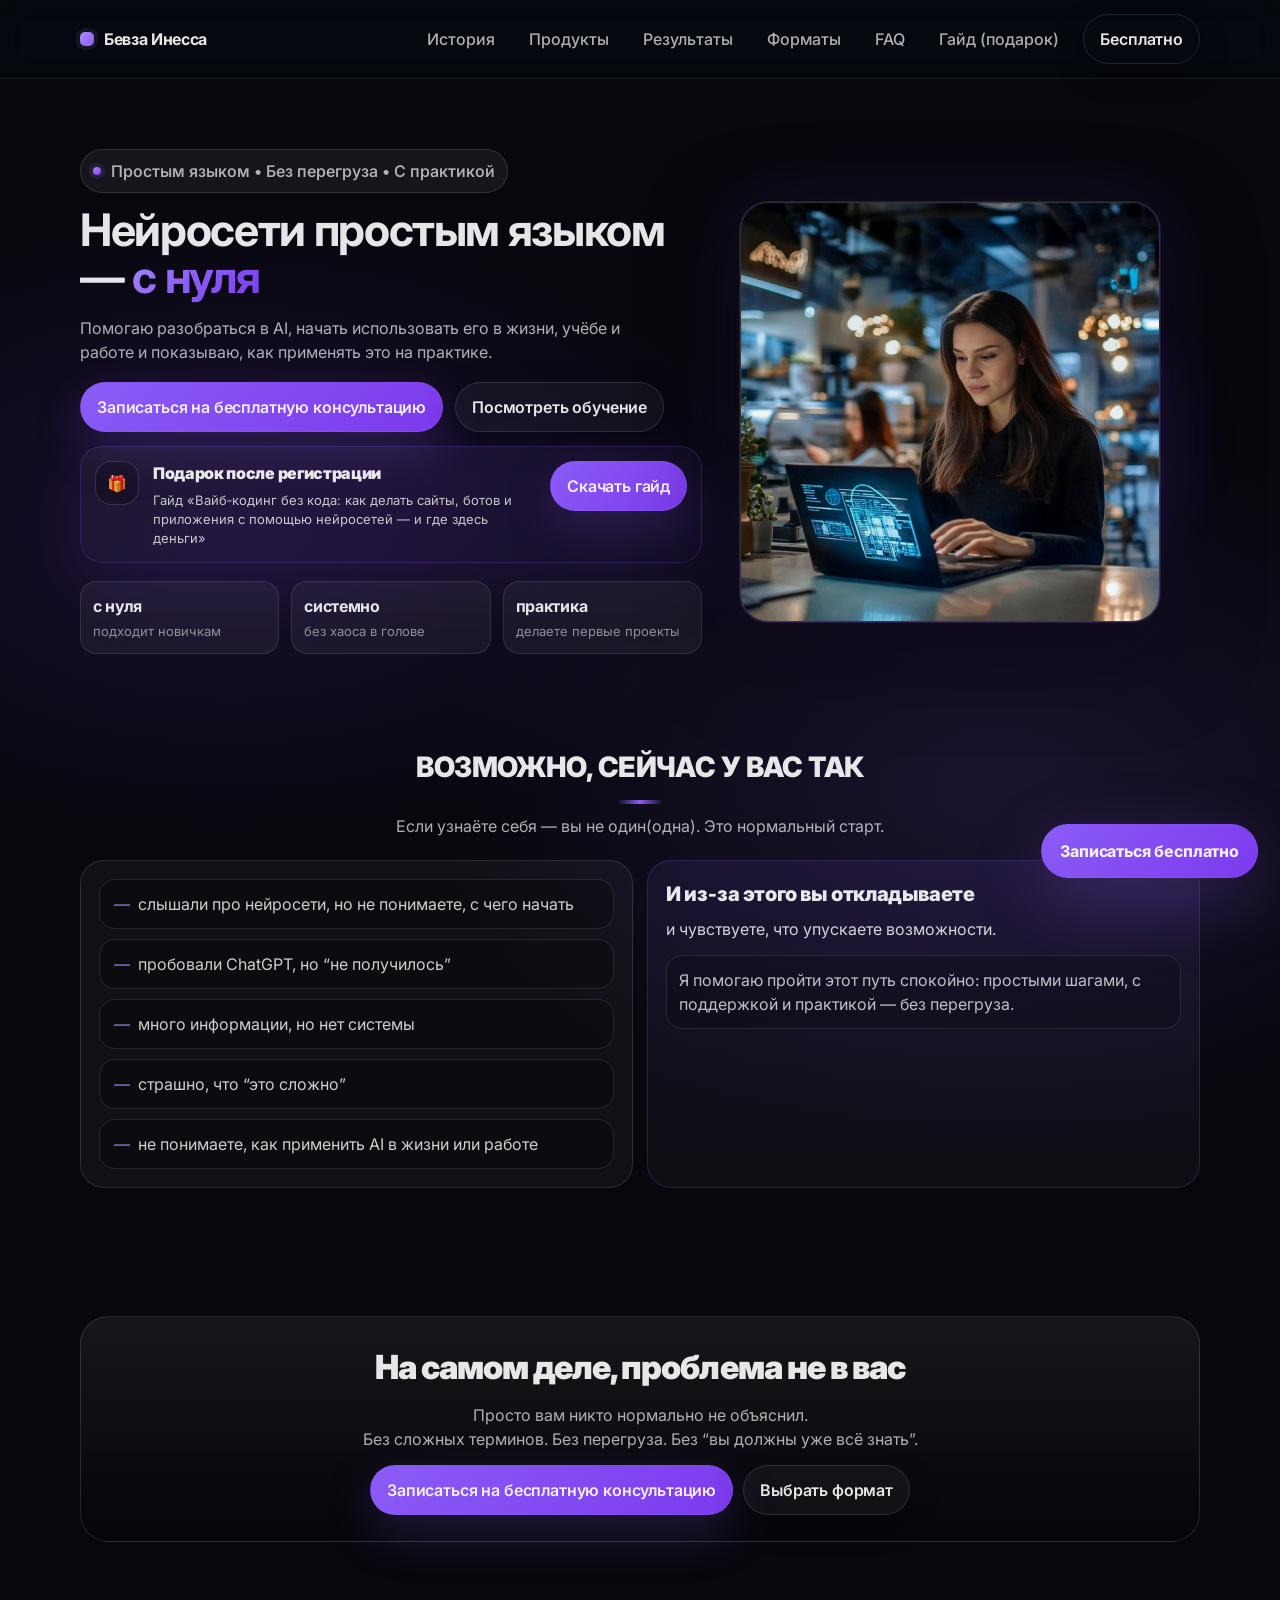
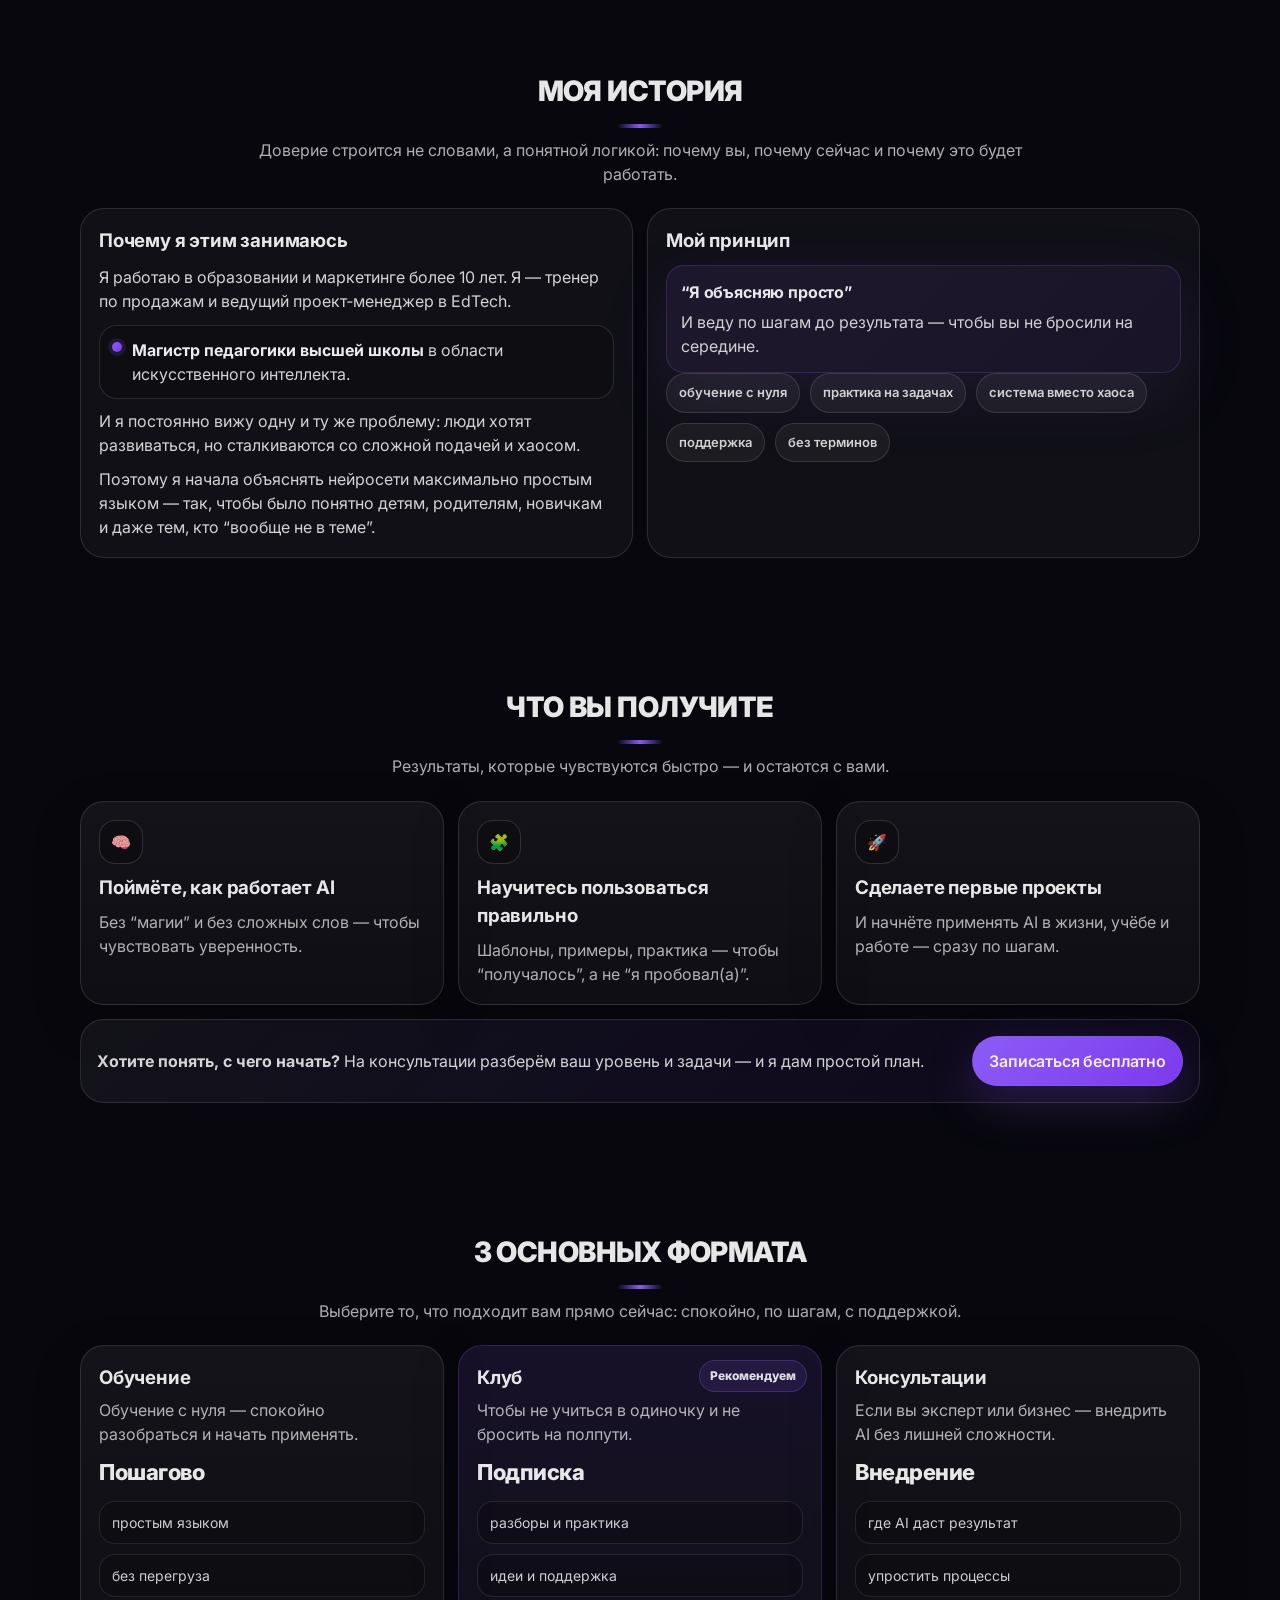
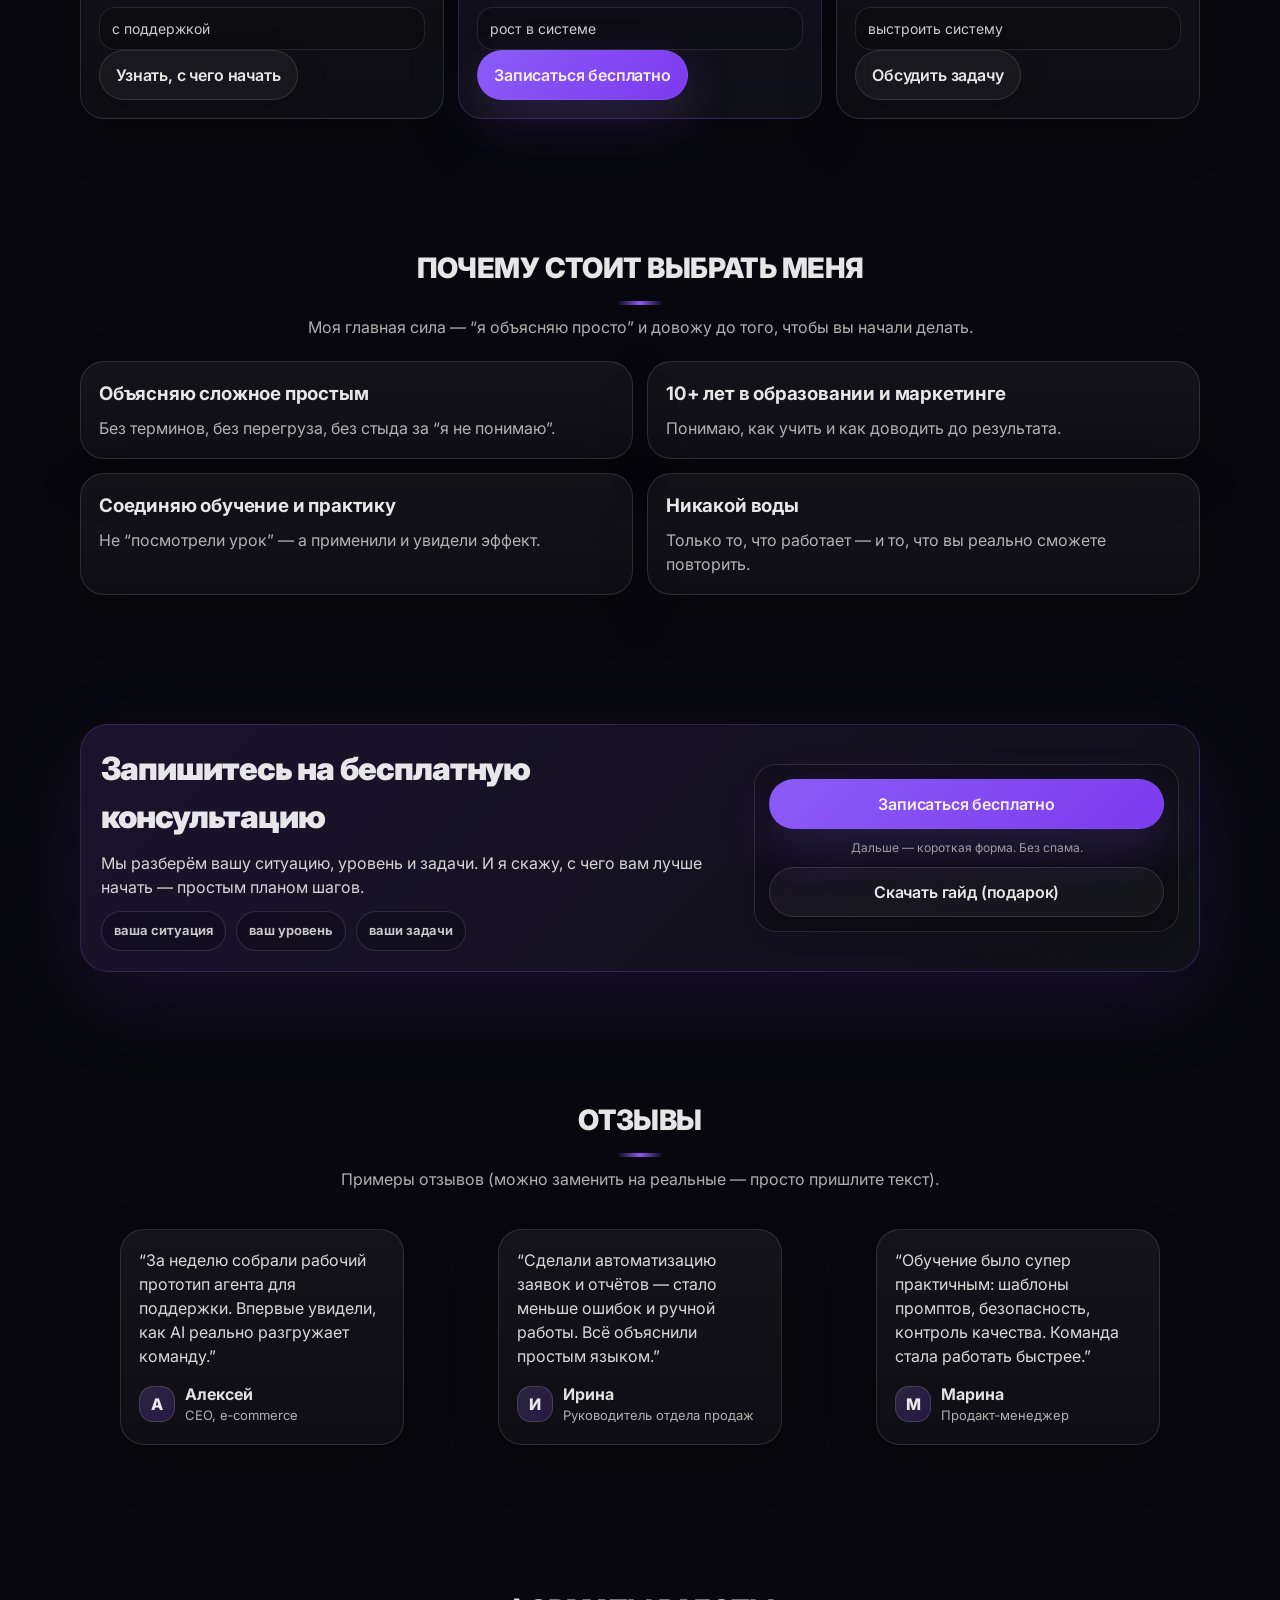
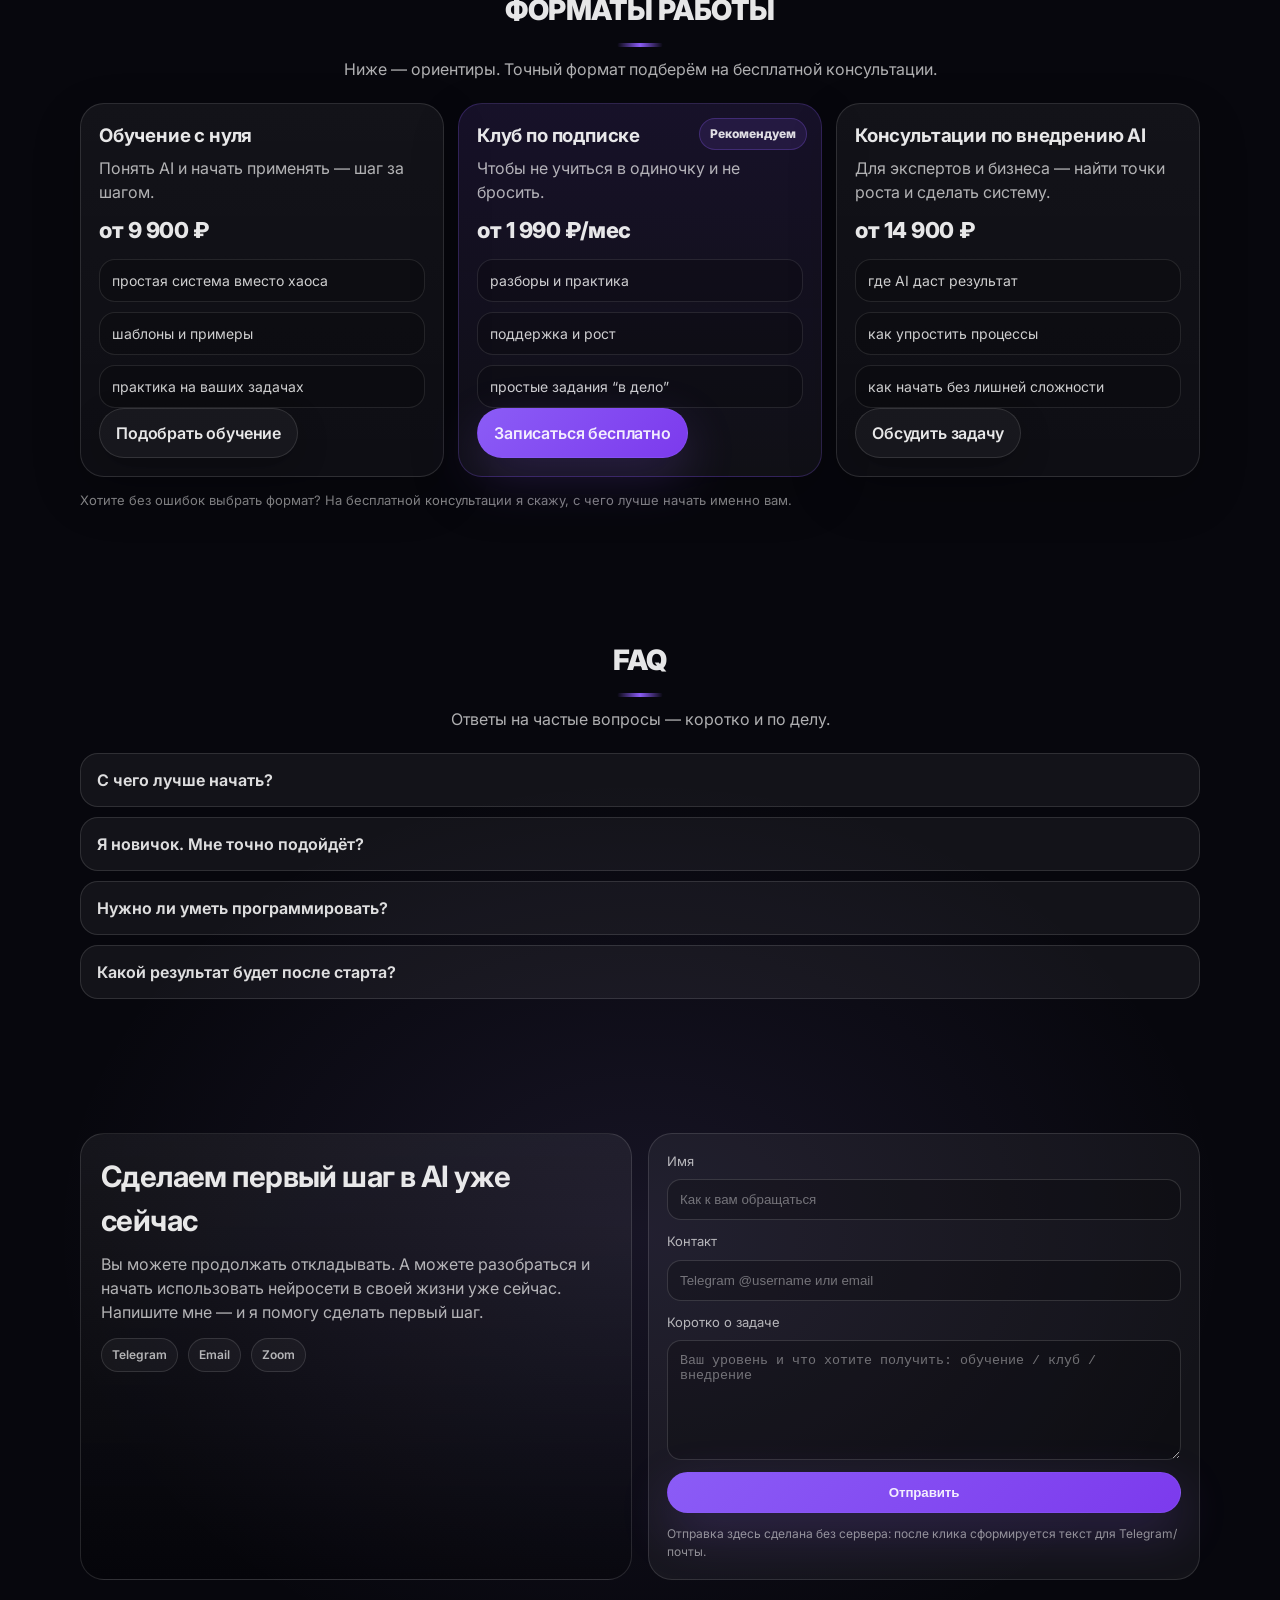
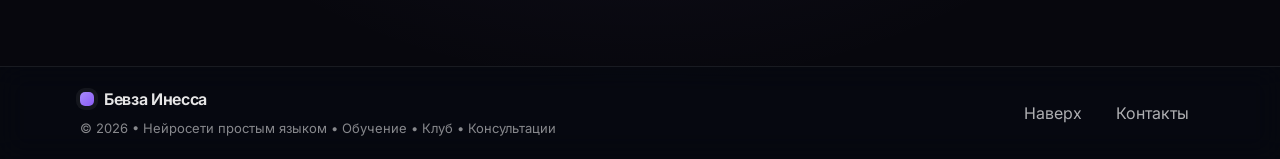
==== index.html @ bc977c1b "Add files via upload" ====
<!doctype html>
<html lang="ru">
  <head>
    <meta charset="UTF-8" />
    <meta name="viewport" content="width=device-width, initial-scale=1" />
    <meta name="description" content="Нейросети и вайбкодинг с нуля — простым языком и без перегруза. Обучение, клуб, консультации по внедрению AI." />
    <title>Нейросети и вайбкодинг с нуля — обучение, клуб, консультации</title>
    <link rel="preconnect" href="https://fonts.googleapis.com" />
    <link rel="preconnect" href="https://fonts.gstatic.com" crossorigin />
    <link href="https://fonts.googleapis.com/css2?family=Inter:wght@400;500;600;700&display=swap" rel="stylesheet" />
    <link rel="stylesheet" href="./styles.css" />
  </head>
  <body>
    <a class="skip-link" href="#main">Перейти к содержимому</a>

    <header class="header" id="top">
      <div class="container header__inner">
        <a class="brand" href="#top" aria-label="На верх страницы">
          <span class="brand__mark" aria-hidden="true"></span>
          <span class="brand__text">Бевза Инесса</span>
        </a>

        <nav class="nav" aria-label="Основная навигация">
          <button class="nav__toggle" type="button" data-nav-toggle aria-expanded="false" aria-controls="navMenu">
            <span class="sr-only">Открыть меню</span>
            <span class="nav__burger" aria-hidden="true"></span>
          </button>

          <div class="nav__menu" id="navMenu" data-nav-menu>
            <a class="nav__link" href="#story">История</a>
            <a class="nav__link" href="#products">Продукты</a>
            <a class="nav__link" href="#results">Результаты</a>
            <a class="nav__link" href="#pricing">Форматы</a>
            <a class="nav__link" href="#faq">FAQ</a>
            <a class="nav__link" href="./guide.html">Гайд (подарок)</a>
            <a class="button button--ghost" href="#free">Бесплатно</a>
          </div>
        </nav>
      </div>
    </header>

    <main id="main">
      <!-- HERO -->
      <section class="hero">
        <div class="container hero__grid">
          <div class="hero__content">
            <div class="pill">
              <span class="pill__dot" aria-hidden="true"></span>
              Простым языком • Без перегруза • С практикой
            </div>
            <h1 class="hero__title">Нейросети простым языком — <span class="text-gradient">с нуля</span></h1>
            <p class="hero__subtitle">
              Помогаю разобраться в AI, начать использовать его в жизни, учёбе и работе и показываю, как применять это на практике.
            </p>

            <div class="hero__cta">
              <a class="button button--primary" href="#free">Записаться на бесплатную консультацию</a>
              <a class="button button--soft" href="#products">Посмотреть обучение</a>
            </div>

            <div class="gift gift--hero">
              <div class="gift__icon" aria-hidden="true">🎁</div>
              <div class="gift__body">
                <div class="gift__title">Подарок после регистрации</div>
                <div class="gift__text">
                  Гайд «Вайб‑кодинг без кода: как делать сайты, ботов и приложения с помощью нейросетей — и где здесь деньги»
                </div>
              </div>
              <a class="button button--primary gift__btn" href="./guide.html">Скачать гайд</a>
            </div>

            <div class="hero__trust">
              <div class="trust">
                <div class="trust__num">с нуля</div>
                <div class="trust__text">подходит новичкам</div>
              </div>
              <div class="trust">
                <div class="trust__num">системно</div>
                <div class="trust__text">без хаоса в голове</div>
              </div>
              <div class="trust">
                <div class="trust__num">практика</div>
                <div class="trust__text">делаете первые проекты</div>
              </div>
            </div>
          </div>

          <div class="hero__visual">
            <div class="orb orb--1"></div>
            <div class="orb orb--2"></div>
            <div class="photo photo--neuro">
              <img class="photo__img" src="./assets/hero-photo.png" alt="Фото Бевзы Инессы" loading="eager" />
            </div>
          </div>
        </div>
      </section>

      <a class="float-cta" href="#free" aria-label="Записаться бесплатно">
        Записаться бесплатно
      </a>

      <!-- PAIN -->
      <section class="section" id="pain">
        <div class="container">
          <div class="section__head">
            <h2 class="section__title">Возможно, сейчас у вас так</h2>
            <p class="section__subtitle">Если узнаёте себя — вы не один(одна). Это нормальный старт.</p>
          </div>

          <div class="grid grid--2">
            <div class="panel">
              <ul class="pain">
                <li class="pain__item">слышали про нейросети, но не понимаете, с чего начать</li>
                <li class="pain__item">пробовали ChatGPT, но “не получилось”</li>
                <li class="pain__item">много информации, но нет системы</li>
                <li class="pain__item">страшно, что “это сложно”</li>
                <li class="pain__item">не понимаете, как применить AI в жизни или работе</li>
              </ul>
            </div>
            <div class="panel panel--accent">
              <div class="big">
                <div class="big__title">И из‑за этого вы откладываете</div>
                <div class="big__text">и чувствуете, что упускаете возможности.</div>
              </div>
              <div class="soft">
                Я помогаю пройти этот путь спокойно: простыми шагами, с поддержкой и практикой — без перегруза.
              </div>
            </div>
          </div>
        </div>
      </section>

      <!-- PIVOT -->
      <section class="section" id="pivot">
        <div class="container">
          <div class="center">
            <h2 class="center__title">На самом деле, проблема не в вас</h2>
            <p class="center__text">
              Просто вам никто нормально не объяснил. <br />
              Без сложных терминов. Без перегруза. Без “вы должны уже всё знать”.
            </p>
            <div class="center__cta">
              <a class="button button--primary" href="#free">Записаться на бесплатную консультацию</a>
              <a class="button button--soft" href="#products">Выбрать формат</a>
            </div>
          </div>
        </div>
      </section>

      <!-- STORY -->
      <section class="section" id="story">
        <div class="container">
          <div class="section__head">
            <h2 class="section__title">Моя история</h2>
            <p class="section__subtitle">
              Доверие строится не словами, а понятной логикой: почему вы, почему сейчас и почему это будет работать.
            </p>
          </div>

          <div class="grid grid--2">
            <div class="panel">
              <h3 class="panel__title">Почему я этим занимаюсь</h3>
              <p class="para">
                Я работаю в образовании и маркетинге более 10 лет. Я — тренер по продажам и ведущий проект‑менеджер в EdTech.
              </p>
              <div class="cred">
                <div class="cred__dot" aria-hidden="true"></div>
                <div class="cred__text"><strong>Магистр педагогики высшей школы</strong> в области искусственного интеллекта.</div>
              </div>
              <p class="para">
                И я постоянно вижу одну и ту же проблему: люди хотят развиваться, но сталкиваются со сложной подачей и хаосом.
              </p>
              <p class="para">
                Поэтому я начала объяснять нейросети максимально простым языком — так, чтобы было понятно детям, родителям,
                новичкам и даже тем, кто “вообще не в теме”.
              </p>
            </div>
            <div class="panel">
              <h3 class="panel__title">Мой принцип</h3>
              <div class="note note--strong">
                <div class="note__title">“Я объясняю просто”</div>
                <div class="note__text">И веду по шагам до результата — чтобы вы не бросили на середине.</div>
              </div>
              <div class="tags">
                <span class="tag">обучение с нуля</span>
                <span class="tag">практика на задачах</span>
                <span class="tag">система вместо хаоса</span>
                <span class="tag">поддержка</span>
                <span class="tag">без терминов</span>
              </div>
            </div>
          </div>
        </div>
      </section>

      <!-- RESULTS -->
      <section class="section" id="results">
        <div class="container">
          <div class="section__head">
            <h2 class="section__title">Что вы получите</h2>
            <p class="section__subtitle">Результаты, которые чувствуются быстро — и остаются с вами.</p>
          </div>

          <div class="grid grid--3">
            <article class="service">
              <div class="service__icon" aria-hidden="true">🧠</div>
              <h3 class="service__title">Поймёте, как работает AI</h3>
              <p class="service__text">Без “магии” и без сложных слов — чтобы чувствовать уверенность.</p>
            </article>
            <article class="service">
              <div class="service__icon" aria-hidden="true">🧩</div>
              <h3 class="service__title">Научитесь пользоваться правильно</h3>
              <p class="service__text">Шаблоны, примеры, практика — чтобы “получалось”, а не “я пробовал(а)”.</p>
            </article>
            <article class="service">
              <div class="service__icon" aria-hidden="true">🚀</div>
              <h3 class="service__title">Сделаете первые проекты</h3>
              <p class="service__text">И начнёте применять AI в жизни, учёбе и работе — сразу по шагам.</p>
            </article>
          </div>

          <div class="cta-strip">
            <div class="cta-strip__text">
              <strong>Хотите понять, с чего начать?</strong> На консультации разберём ваш уровень и задачи — и я дам простой план.
            </div>
            <a class="button button--primary" href="#free">Записаться бесплатно</a>
          </div>
        </div>
      </section>

      <!-- PRODUCTS -->
      <section class="section" id="products">
        <div class="container">
          <div class="section__head">
            <h2 class="section__title">3 основных формата</h2>
            <p class="section__subtitle">Выберите то, что подходит вам прямо сейчас: спокойно, по шагам, с поддержкой.</p>
          </div>

          <div class="grid grid--3">
            <article class="price">
              <div class="price__head">
                <h3 class="price__title">Обучение</h3>
                <p class="price__desc">Обучение с нуля — спокойно разобраться и начать применять.</p>
              </div>
              <div class="price__value">Пошагово</div>
              <ul class="list list--compact">
                <li class="list__item">простым языком</li>
                <li class="list__item">без перегруза</li>
                <li class="list__item">с поддержкой</li>
              </ul>
              <a class="button button--soft" href="#free">Узнать, с чего начать</a>
            </article>

            <article class="price price--featured">
              <div class="price__head">
                <h3 class="price__title">Клуб</h3>
                <p class="price__desc">Чтобы не учиться в одиночку и не бросить на полпути.</p>
              </div>
              <div class="price__value">Подписка</div>
              <ul class="list list--compact">
                <li class="list__item">разборы и практика</li>
                <li class="list__item">идеи и поддержка</li>
                <li class="list__item">рост в системе</li>
              </ul>
              <a class="button button--primary" href="#free">Записаться бесплатно</a>
            </article>

            <article class="price">
              <div class="price__head">
                <h3 class="price__title">Консультации</h3>
                <p class="price__desc">Если вы эксперт или бизнес — внедрить AI без лишней сложности.</p>
              </div>
              <div class="price__value">Внедрение</div>
              <ul class="list list--compact">
                <li class="list__item">где AI даст результат</li>
                <li class="list__item">упростить процессы</li>
                <li class="list__item">выстроить систему</li>
              </ul>
              <a class="button button--soft" href="#free">Обсудить задачу</a>
            </article>
          </div>
        </div>
      </section>

      <!-- BENEFITS -->
      <section class="section" id="benefits">
        <div class="container">
          <div class="section__head">
            <h2 class="section__title">Почему стоит выбрать меня</h2>
            <p class="section__subtitle">Моя главная сила — “я объясняю просто” и довожу до того, чтобы вы начали делать.</p>
          </div>

          <div class="grid grid--2">
            <div class="benefit">
              <h3 class="benefit__title">Объясняю сложное простым</h3>
              <p class="benefit__text">Без терминов, без перегруза, без стыда за “я не понимаю”.</p>
            </div>
            <div class="benefit">
              <h3 class="benefit__title">10+ лет в образовании и маркетинге</h3>
              <p class="benefit__text">Понимаю, как учить и как доводить до результата.</p>
            </div>
            <div class="benefit">
              <h3 class="benefit__title">Соединяю обучение и практику</h3>
              <p class="benefit__text">Не “посмотрели урок” — а применили и увидели эффект.</p>
            </div>
            <div class="benefit">
              <h3 class="benefit__title">Никакой воды</h3>
              <p class="benefit__text">Только то, что работает — и то, что вы реально сможете повторить.</p>
            </div>
          </div>
        </div>
      </section>

      <!-- FREE CONSULT -->
      <section class="section" id="free">
        <div class="container">
          <div class="cta-big">
            <div class="cta-big__left">
              <h2 class="cta-big__title">Запишитесь на бесплатную консультацию</h2>
              <p class="cta-big__text">
                Мы разберём вашу ситуацию, уровень и задачи. И я скажу, с чего вам лучше начать — простым планом шагов.
              </p>
              <div class="cta-big__bullets">
                <div class="cta-b">ваша ситуация</div>
                <div class="cta-b">ваш уровень</div>
                <div class="cta-b">ваши задачи</div>
              </div>
            </div>
            <div class="cta-big__right">
              <a class="button button--primary button--full" href="#contacts">Записаться бесплатно</a>
              <div class="cta-big__hint">Дальше — короткая форма. Без спама.</div>
              <a class="button button--soft button--full" href="./guide.html" style="margin-top:10px">Скачать гайд (подарок)</a>
            </div>
          </div>
        </div>
      </section>

      <!-- TESTIMONIALS -->
      <section class="section" id="testimonials">
        <div class="container">
          <div class="section__head">
            <h2 class="section__title">Отзывы</h2>
            <p class="section__subtitle">Примеры отзывов (можно заменить на реальные — просто пришлите текст).</p>
          </div>

          <div class="grid grid--3">
            <figure class="review">
              <blockquote class="review__text">
                “За неделю собрали рабочий прототип агента для поддержки. Впервые увидели, как AI реально разгружает
                команду.”
              </blockquote>
              <figcaption class="review__meta">
                <div class="avatar" aria-hidden="true">А</div>
                <div>
                  <div class="review__name">Алексей</div>
                  <div class="review__role">СЕО, e‑commerce</div>
                </div>
              </figcaption>
            </figure>

            <figure class="review">
              <blockquote class="review__text">
                “Сделали автоматизацию заявок и отчётов — стало меньше ошибок и ручной работы. Всё объяснили простым
                языком.”
              </blockquote>
              <figcaption class="review__meta">
                <div class="avatar" aria-hidden="true">И</div>
                <div>
                  <div class="review__name">Ирина</div>
                  <div class="review__role">Руководитель отдела продаж</div>
                </div>
              </figcaption>
            </figure>

            <figure class="review">
              <blockquote class="review__text">
                “Обучение было супер практичным: шаблоны промптов, безопасность, контроль качества. Команда стала
                работать быстрее.”
              </blockquote>
              <figcaption class="review__meta">
                <div class="avatar" aria-hidden="true">М</div>
                <div>
                  <div class="review__name">Марина</div>
                  <div class="review__role">Продакт‑менеджер</div>
                </div>
              </figcaption>
            </figure>
          </div>
        </div>
      </section>

      <!-- PRICING -->
      <section class="section" id="pricing">
        <div class="container">
          <div class="section__head">
            <h2 class="section__title">Форматы работы</h2>
            <p class="section__subtitle">Ниже — ориентиры. Точный формат подберём на бесплатной консультации.</p>
          </div>

          <div class="grid grid--3">
            <article class="price">
              <div class="price__head">
                <h3 class="price__title">Обучение с нуля</h3>
                <p class="price__desc">Понять AI и начать применять — шаг за шагом.</p>
              </div>
              <div class="price__value">от 9 900 ₽</div>
              <ul class="list list--compact">
                <li class="list__item">простая система вместо хаоса</li>
                <li class="list__item">шаблоны и примеры</li>
                <li class="list__item">практика на ваших задачах</li>
              </ul>
              <a class="button button--soft" href="#free">Подобрать обучение</a>
            </article>

            <article class="price price--featured">
              <div class="price__head">
                <h3 class="price__title">Клуб по подписке</h3>
                <p class="price__desc">Чтобы не учиться в одиночку и не бросить.</p>
              </div>
              <div class="price__value">от 1 990 ₽/мес</div>
              <ul class="list list--compact">
                <li class="list__item">разборы и практика</li>
                <li class="list__item">поддержка и рост</li>
                <li class="list__item">простые задания “в дело”</li>
              </ul>
              <a class="button button--primary" href="#free">Записаться бесплатно</a>
            </article>

            <article class="price">
              <div class="price__head">
                <h3 class="price__title">Консультации по внедрению AI</h3>
                <p class="price__desc">Для экспертов и бизнеса — найти точки роста и сделать систему.</p>
              </div>
              <div class="price__value">от 14 900 ₽</div>
              <ul class="list list--compact">
                <li class="list__item">где AI даст результат</li>
                <li class="list__item">как упростить процессы</li>
                <li class="list__item">как начать без лишней сложности</li>
              </ul>
              <a class="button button--soft" href="#free">Обсудить задачу</a>
            </article>
          </div>

          <p class="hint">
            Хотите без ошибок выбрать формат? На бесплатной консультации я скажу, с чего лучше начать именно вам.
          </p>
        </div>
      </section>

      <!-- FAQ -->
      <section class="section" id="faq">
        <div class="container">
          <div class="section__head">
            <h2 class="section__title">FAQ</h2>
            <p class="section__subtitle">Ответы на частые вопросы — коротко и по делу.</p>
          </div>

          <div class="faq" data-faq>
            <details class="faq__item">
              <summary class="faq__q">С чего лучше начать?</summary>
              <div class="faq__a">
                С бесплатной консультации: определим ваш уровень и цель, и я предложу самый простой первый шаг.
              </div>
            </details>
            <details class="faq__item">
              <summary class="faq__q">Я новичок. Мне точно подойдёт?</summary>
              <div class="faq__a">
                Да. Форматы построены так, чтобы “получалось”: простая подача, пошаговая практика и поддержка.
              </div>
            </details>
            <details class="faq__item">
              <summary class="faq__q">Нужно ли уметь программировать?</summary>
              <div class="faq__a">
                Нет. Мы начинаем с простых сценариев. Если вы хотите — покажу и “вайбкодинг” подход, чтобы делать проекты быстрее.
              </div>
            </details>
            <details class="faq__item">
              <summary class="faq__q">Какой результат будет после старта?</summary>
              <div class="faq__a">
                Вы перестанете “тыкаться”, появится система и первые рабочие сценарии, которые вы сможете повторить и развивать.
              </div>
            </details>
          </div>
        </div>
      </section>

      <!-- CONTACTS -->
      <section class="section section--contacts" id="contacts">
        <div class="container">
          <div class="contact">
            <div class="contact__left">
              <h2 class="contact__title">Сделаем первый шаг в AI уже сейчас</h2>
              <p class="contact__subtitle">
                Вы можете продолжать откладывать. А можете разобраться и начать использовать нейросети в своей жизни уже сейчас.
                Напишите мне — и я помогу сделать первый шаг.
              </p>
              <div class="contact__chips" aria-label="Каналы связи">
                <span class="chip chip--muted">Telegram</span>
                <span class="chip chip--muted">Email</span>
                <span class="chip chip--muted">Zoom</span>
              </div>
            </div>

            <form class="form" data-contact-form>
              <label class="field">
                <span class="field__label">Имя</span>
                <input class="field__input" name="name" autocomplete="name" placeholder="Как к вам обращаться" required />
              </label>
              <label class="field">
                <span class="field__label">Контакт</span>
                <input class="field__input" name="contact" placeholder="Telegram @username или email" required />
              </label>
              <label class="field">
                <span class="field__label">Коротко о задаче</span>
                <textarea class="field__input field__input--area" name="message" rows="4" placeholder="Ваш уровень и что хотите получить: обучение / клуб / внедрение" required></textarea>
              </label>
              <button class="button button--primary button--full" type="submit">Отправить</button>
              <p class="form__hint">
                Отправка здесь сделана без сервера: после клика сформируется текст для Telegram/почты.
              </p>
              <div class="form__out" data-form-out hidden></div>
            </form>
          </div>
        </div>
      </section>
    </main>

    <footer class="footer">
      <div class="container footer__inner">
        <div class="footer__left">
          <div class="brand brand--small">
            <span class="brand__mark" aria-hidden="true"></span>
            <span class="brand__text">Бевза Инесса</span>
          </div>
          <div class="footer__meta">© <span data-year></span> • Нейросети простым языком • Обучение • Клуб • Консультации</div>
        </div>
        <div class="footer__right">
          <a class="footer__link" href="#top">Наверх</a>
          <a class="footer__link" href="#contacts">Контакты</a>
        </div>
      </div>
    </footer>

    <script src="./script.js" defer></script>
  </body>
</html>
---- styles.css ----
:root{
  --bg:#07070D;
  --panel:rgba(255,255,255,.06);
  --panel2:rgba(255,255,255,.08);
  --stroke:rgba(255,255,255,.12);
  --text:rgba(255,255,255,.90);
  --muted:rgba(255,255,255,.68);
  --muted2:rgba(255,255,255,.52);
  --brand1:#A78BFA;
  --brand2:#8B5CF6;
  --brand3:#7C3AED;
  --accent:#8B5CF6;
  --shadow:0 20px 60px rgba(0,0,0,.45);
  --radius:18px;
  --radius2:24px;
  --max:1120px;
}

*{box-sizing:border-box}
html{scroll-behavior:smooth}
body{
  margin:0;
  font-family:Inter,system-ui,-apple-system,Segoe UI,Roboto,Arial,sans-serif;
  background:
    radial-gradient(900px 520px at 18% 8%, rgba(124,58,237,.16), transparent 62%),
    radial-gradient(920px 580px at 78% 12%, rgba(139,92,246,.14), transparent 62%),
    radial-gradient(980px 760px at 50% 92%, rgba(167,139,250,.10), transparent 60%),
    var(--bg);
  color:var(--text);
  line-height:1.5;
}

a{color:inherit; text-decoration:none}
img{max-width:100%; display:block}

.container{
  width:min(var(--max), calc(100% - 40px));
  margin:0 auto;
}

.sr-only{
  position:absolute;
  width:1px;height:1px;
  padding:0;margin:-1px;
  overflow:hidden;clip:rect(0,0,0,0);
  border:0;
}

.skip-link{
  position:absolute;
  top:8px;left:8px;
  padding:10px 12px;
  border-radius:12px;
  background:rgba(255,255,255,.12);
  border:1px solid rgba(255,255,255,.18);
  transform:translateY(-150%);
  transition:transform .2s ease;
  z-index:9999;
}
.skip-link:focus{transform:translateY(0)}

/* Header */
.header{
  position:sticky;
  top:0;
  z-index:50;
  backdrop-filter:saturate(160%) blur(14px);
  background:rgba(7,10,18,.55);
  border-bottom:1px solid rgba(255,255,255,.08);
}
.header__inner{
  display:flex;
  align-items:center;
  justify-content:space-between;
  padding:14px 0;
}

.brand{
  display:flex;
  align-items:center;
  gap:10px;
  user-select:none;
}
.brand__mark{
  width:14px;height:14px;
  border-radius:5px;
  background:linear-gradient(135deg,var(--brand1),var(--brand2));
  box-shadow:0 0 0 4px rgba(255,255,255,.06);
}
.brand__text{
  font-weight:700;
  letter-spacing:-.02em;
}
.brand--small .brand__text{font-weight:650}

.nav{display:flex; align-items:center}
.nav__toggle{
  display:none;
  border:1px solid rgba(255,255,255,.14);
  background:rgba(255,255,255,.06);
  color:var(--text);
  border-radius:14px;
  width:44px;height:44px;
  cursor:pointer;
}
.nav__burger{
  display:block;
  width:18px;height:2px;
  background:rgba(255,255,255,.86);
  margin:0 auto;
  position:relative;
  border-radius:2px;
}
.nav__burger:before,
.nav__burger:after{
  content:"";
  position:absolute;
  left:0;
  width:18px;height:2px;
  background:rgba(255,255,255,.86);
  border-radius:2px;
}
.nav__burger:before{top:-6px}
.nav__burger:after{top:6px}

.nav__menu{
  display:flex;
  align-items:center;
  gap:14px;
}
.nav__link{
  font-weight:500;
  color:var(--muted);
  padding:10px 10px;
  border-radius:12px;
  transition:background .2s ease, color .2s ease;
}
.nav__link:hover{
  color:var(--text);
  background:rgba(255,255,255,.06);
}

/* Buttons */
.button{
  display:inline-flex;
  align-items:center;
  justify-content:center;
  gap:10px;
  padding:12px 16px;
  border-radius:999px;
  border:1px solid rgba(255,255,255,.12);
  background:rgba(255,255,255,.06);
  color:var(--text);
  font-weight:600;
  letter-spacing:-.01em;
  box-shadow:0 10px 30px rgba(0,0,0,.25);
  transition:transform .15s ease, background .2s ease, border-color .2s ease;
}
.button:hover{transform:translateY(-1px); background:rgba(255,255,255,.08); border-color:rgba(255,255,255,.18)}
.button:active{transform:translateY(0)}
.button--primary{
  background:linear-gradient(135deg, rgba(139,92,246,1), rgba(124,58,237,1));
  border-color:rgba(139,92,246,.35);
  box-shadow: 0 18px 50px rgba(139,92,246,.22);
}
.button--soft{
  background:rgba(255,255,255,.04);
}
.button--ghost{
  background:transparent;
}
.button--full{width:100%}

/* Hero */
.hero{
  padding:70px 0 28px;
  position:relative;
}
.hero__grid{
  display:grid;
  grid-template-columns: 1.15fr .85fr;
  gap:38px;
  align-items:center;
}
.pill{
  display:inline-flex;
  align-items:center;
  gap:10px;
  padding:9px 12px;
  border-radius:999px;
  border:1px solid rgba(255,255,255,.12);
  background:rgba(255,255,255,.06);
  color:var(--muted);
  font-weight:550;
}
.pill__dot{
  width:8px;height:8px;
  border-radius:99px;
  background:linear-gradient(135deg,var(--brand1),var(--brand3));
  box-shadow:0 0 0 4px rgba(139,92,246,.14);
}
.hero__title{
  margin:14px 0 0;
  font-size: clamp(34px, 3.5vw, 52px);
  line-height:1.06;
  letter-spacing:-.03em;
}
.text-gradient{
  background:linear-gradient(135deg, var(--brand1), var(--brand2), var(--brand3));
  -webkit-background-clip:text;
  background-clip:text;
  color:transparent;
}
.hero__subtitle{
  margin:14px 0 0;
  color:var(--muted);
  font-size: clamp(16px, 1.2vw, 18px);
  max-width:58ch;
}
.hero__cta{
  margin-top:18px;
  display:flex;
  gap:12px;
  flex-wrap:wrap;
}
.hero__trust{
  margin-top:18px;
  display:grid;
  grid-template-columns: repeat(3, 1fr);
  gap:12px;
}
.trust{
  border:1px solid rgba(255,255,255,.10);
  background:rgba(255,255,255,.05);
  border-radius:16px;
  padding:12px;
}
.trust__num{
  font-weight:700;
  letter-spacing:-.02em;
}
.trust__text{
  color:var(--muted2);
  font-size:13px;
  margin-top:4px;
}

.hero__visual{
  position:relative;
  min-height:420px;
}

/* Photo neuro-visual */
.photo{
  position:absolute;
  left:0;
  top:10px;
  width:min(420px, 100%);
  height:420px;
  border-radius:28px;
  border:1px solid rgba(255,255,255,.14);
  overflow:hidden;
  box-shadow:var(--shadow);
  background:rgba(255,255,255,.04);
}
.photo__img{
  width:100%;
  height:100%;
  object-fit:cover;
  transform:scale(1.02);
  filter: contrast(1.08) saturate(1.06) brightness(.96);
}
.photo--neuro:before{
  content:"";
  position:absolute;
  inset:0;
  background:
    radial-gradient(900px 420px at 40% 10%, rgba(139,92,246,.28), transparent 55%),
    radial-gradient(700px 360px at 70% 90%, rgba(167,139,250,.18), transparent 55%),
    linear-gradient(180deg, rgba(0,0,0,.18), rgba(0,0,0,.42));
  mix-blend-mode:screen;
  opacity:.85;
  pointer-events:none;
}
.photo--neuro:after{
  content:"";
  position:absolute;
  inset:-40%;
  background:
    repeating-linear-gradient(90deg, rgba(255,255,255,.06) 0 1px, transparent 1px 18px),
    repeating-linear-gradient(0deg, rgba(255,255,255,.04) 0 1px, transparent 1px 16px);
  transform:rotate(8deg);
  opacity:.18;
  pointer-events:none;
}
.photo--neuro{
  outline:1px solid rgba(139,92,246,.18);
  box-shadow:
    0 28px 90px rgba(0,0,0,.55),
    0 0 0 1px rgba(139,92,246,.14) inset,
    0 0 80px rgba(139,92,246,.16);
}
.photo__hud{
  position:absolute;
  left:12px;
  right:12px;
  bottom:12px;
  display:flex;
  justify-content:space-between;
  gap:10px;
  pointer-events:none;
}
.photo__chip{
  padding:8px 10px;
  border-radius:999px;
  border:1px solid rgba(255,255,255,.16);
  background:rgba(7,7,13,.55);
  backdrop-filter: blur(12px) saturate(160%);
  color:rgba(255,255,255,.86);
  font-weight:750;
  font-size:12px;
  letter-spacing:-.01em;
  text-transform:uppercase;
}
.orb{
  position:absolute;
  border-radius:999px;
  filter:blur(26px);
  opacity:.55;
}
.orb--1{
  width:220px;height:220px;
  left:12%;
  top:10%;
  background:rgba(167,139,250,.18);
}
.orb--2{
  width:260px;height:260px;
  right:2%;
  bottom:10%;
  background:rgba(124,58,237,.20);
}
.card{
  position:absolute;
  right:0;
  top:36px;
  width:min(420px, 100%);
  border-radius:24px;
  border:1px solid rgba(255,255,255,.14);
  box-shadow:var(--shadow);
}
.card--glass{
  background:linear-gradient(180deg, rgba(255,255,255,.10), rgba(255,255,255,.05));
  backdrop-filter: blur(18px) saturate(160%);
}
.card__top{
  display:flex;
  align-items:center;
  justify-content:space-between;
  padding:16px 16px 10px;
}
.card__badge{
  font-size:12px;
  font-weight:700;
  padding:6px 10px;
  border-radius:999px;
  border:1px solid rgba(139,92,246,.28);
  background:rgba(139,92,246,.12);
}
.card__title{
  font-weight:650;
  color:rgba(255,255,255,.86);
}
.card__lines{
  padding:0 16px 14px;
  display:grid;
  gap:8px;
}
.line{
  font-family: ui-monospace, SFMono-Regular, Menlo, Monaco, Consolas, "Liberation Mono","Courier New", monospace;
  font-size:13px;
  padding:10px 12px;
  border-radius:14px;
  background:rgba(0,0,0,.25);
  border:1px solid rgba(255,255,255,.10);
  color:rgba(255,255,255,.78);
}
.line .k{color:rgba(167,139,250,.95)}
.line .v{color:rgba(255,255,255,.82)}
.line .ok{color:rgba(167,139,250,.92); font-weight:800}
.card__footer{
  padding:0 16px 16px;
  display:flex;
  gap:8px;
  flex-wrap:wrap;
}
.chip{
  display:inline-flex;
  align-items:center;
  padding:7px 10px;
  border-radius:999px;
  border:1px solid rgba(255,255,255,.12);
  background:rgba(255,255,255,.06);
  color:rgba(255,255,255,.78);
  font-weight:600;
  font-size:12px;
}
.chip--muted{background:rgba(255,255,255,.04); color:var(--muted)}

/* Floating CTA */
.float-cta{
  position:fixed;
  right:22px;
  bottom:22px;
  z-index:60;
  padding:14px 18px;
  border-radius:999px;
  background:linear-gradient(135deg, rgba(139,92,246,1), rgba(124,58,237,1));
  border:1px solid rgba(139,92,246,.35);
  color:rgba(255,255,255,.92);
  font-weight:750;
  letter-spacing:-.01em;
  box-shadow: 0 22px 70px rgba(139,92,246,.28);
  transition: transform .15s ease, filter .2s ease;
}
.float-cta:hover{transform:translateY(-1px); filter:brightness(1.04)}
.float-cta:active{transform:translateY(0)}

/* Sections */
.section{
  padding:64px 0;
}
.section__head{
  display:grid;
  grid-template-columns: 1fr;
  gap:10px;
  margin-bottom:22px;
  text-align:center;
}
.section__title{
  margin:0;
  letter-spacing:-.02em;
  font-size: clamp(24px, 2.2vw, 32px);
  text-transform:uppercase;
  font-weight:850;
}
.section__title:after{
  content:"";
  display:block;
  width:46px;
  height:4px;
  border-radius:999px;
  margin:12px auto 0;
  background:linear-gradient(90deg, rgba(139,92,246,0), rgba(139,92,246,1), rgba(139,92,246,0));
}
.section__subtitle{
  margin:0;
  color:var(--muted);
  max-width:78ch;
  margin-left:auto;
  margin-right:auto;
}

.grid{
  display:grid;
  gap:14px;
}
.grid--2{grid-template-columns:repeat(2,1fr)}
.grid--3{grid-template-columns:repeat(3,1fr)}

.panel{
  border-radius:var(--radius2);
  border:1px solid rgba(255,255,255,.12);
  background:rgba(255,255,255,.04);
  padding:18px;
}
.panel__title{margin:0 0 10px; letter-spacing:-.01em}
.panel--accent{
  border-color:rgba(139,92,246,.22);
  background:linear-gradient(180deg, rgba(139,92,246,.10), rgba(255,255,255,.03));
}

.para{margin:0 0 10px; color:rgba(255,255,255,.82)}
.para:last-child{margin-bottom:0}

.list{
  list-style:none;
  padding:0;
  margin:0;
  display:grid;
  gap:10px;
}
.list__item{
  padding:12px 12px;
  border-radius:16px;
  border:1px solid rgba(255,255,255,.10);
  background:rgba(0,0,0,.20);
  color:rgba(255,255,255,.80);
}
.list__item strong{color:rgba(255,255,255,.92)}
.list--compact .list__item{padding:10px 12px; font-size:14px}

.tags{
  display:flex;
  flex-wrap:wrap;
  gap:10px;
}
.tag{
  padding:9px 12px;
  border-radius:999px;
  border:1px solid rgba(255,255,255,.12);
  background:rgba(255,255,255,.05);
  color:rgba(255,255,255,.80);
  font-weight:600;
  font-size:13px;
}
.note{
  margin-top:14px;
  border-radius:18px;
  border:1px solid rgba(139,92,246,.18);
  background:linear-gradient(135deg, rgba(139,92,246,.10), rgba(124,58,237,.08));
  padding:14px;
}
.note__title{font-weight:700; letter-spacing:-.01em}
.note__text{margin-top:6px; color:rgba(255,255,255,.80)}
.note--strong{
  margin-top:0;
  border-color:rgba(139,92,246,.24);
  box-shadow:0 22px 70px rgba(139,92,246,.10);
}

.service, .case, .benefit, .review, .price{
  border-radius:var(--radius2);
  border:1px solid rgba(255,255,255,.12);
  background:linear-gradient(180deg, rgba(255,255,255,.05), rgba(255,255,255,.03));
  padding:18px;
  box-shadow: 0 18px 50px rgba(0,0,0,.20);
}
.service__icon{
  width:44px;height:44px;
  display:flex;align-items:center;justify-content:center;
  border-radius:16px;
  border:1px solid rgba(255,255,255,.14);
  background:rgba(0,0,0,.20);
  margin-bottom:10px;
}
.service__title{margin:0; letter-spacing:-.01em}
.service__text{margin:8px 0 0; color:var(--muted)}
.service .mini{margin-top:10px}
.mini{
  margin:12px 0 0;
  padding-left:18px;
  color:rgba(255,255,255,.78);
}
.mini li{margin:6px 0}

.pain{
  list-style:none;
  margin:0;
  padding:0;
  display:grid;
  gap:10px;
}
.pain__item{
  position:relative;
  padding:12px 12px 12px 14px;
  border-radius:16px;
  border:1px solid rgba(255,255,255,.10);
  background:rgba(0,0,0,.22);
  color:rgba(255,255,255,.80);
}
.pain__item:before{
  content:"—";
  color:rgba(167,139,250,.90);
  margin-right:8px;
}

.big__title{
  font-size:20px;
  font-weight:850;
  letter-spacing:-.02em;
}
.big__text{
  margin-top:8px;
  color:rgba(255,255,255,.82);
  font-size:16px;
}
.soft{
  margin-top:14px;
  color:rgba(255,255,255,.74);
  padding:12px;
  border-radius:16px;
  border:1px solid rgba(255,255,255,.10);
  background:rgba(0,0,0,.18);
}

.center{
  text-align:center;
  border-radius:28px;
  border:1px solid rgba(255,255,255,.12);
  background:linear-gradient(180deg, rgba(255,255,255,.06), rgba(0,0,0,.20));
  padding:26px 18px;
}
.center__title{
  margin:0;
  font-size:clamp(22px, 2.6vw, 34px);
  letter-spacing:-.03em;
  font-weight:900;
}
.center__text{
  margin:10px auto 0;
  max-width:72ch;
  color:var(--muted);
}
.center__cta{
  margin-top:14px;
  display:flex;
  gap:10px;
  justify-content:center;
  flex-wrap:wrap;
}

.cta-big{
  border-radius:28px;
  border:1px solid rgba(139,92,246,.24);
  background:linear-gradient(135deg, rgba(139,92,246,.14), rgba(255,255,255,.04));
  box-shadow:0 28px 90px rgba(139,92,246,.12);
  padding:20px;
  display:grid;
  grid-template-columns: 1.2fr .8fr;
  gap:16px;
  align-items:center;
}
.cta-big__title{
  margin:0;
  letter-spacing:-.03em;
  font-weight:950;
  font-size:clamp(22px, 2.5vw, 34px);
}
.cta-big__text{margin:10px 0 0; color:rgba(255,255,255,.82)}
.cta-big__bullets{
  margin-top:12px;
  display:flex;
  gap:10px;
  flex-wrap:wrap;
}
.cta-b{
  padding:9px 12px;
  border-radius:999px;
  border:1px solid rgba(255,255,255,.12);
  background:rgba(0,0,0,.20);
  color:rgba(255,255,255,.78);
  font-weight:650;
  font-size:13px;
}
.cta-big__right{
  border-radius:22px;
  border:1px solid rgba(255,255,255,.12);
  background:rgba(0,0,0,.20);
  padding:14px;
}
.cta-big__hint{
  margin-top:10px;
  color:rgba(255,255,255,.58);
  font-size:12px;
  text-align:center;
}

/* Cred line */
.cred{
  margin:12px 0 10px;
  display:flex;
  align-items:flex-start;
  gap:10px;
  padding:12px;
  border-radius:18px;
  border:1px solid rgba(255,255,255,.12);
  background:rgba(0,0,0,.18);
  color:rgba(255,255,255,.82);
}
.cred__dot{
  width:10px;height:10px;
  margin-top:4px;
  border-radius:99px;
  background:linear-gradient(135deg, rgba(139,92,246,1), rgba(124,58,237,1));
  box-shadow:0 0 0 4px rgba(139,92,246,.14);
  flex:0 0 auto;
}
.cred__text strong{color:rgba(255,255,255,.92)}

/* Gift CTA */
.gift{
  margin-top:14px;
  display:flex;
  align-items:flex-start;
  justify-content:space-between;
  gap:14px;
  padding:14px;
  border-radius:22px;
  border:1px solid rgba(139,92,246,.22);
  background:linear-gradient(135deg, rgba(255,255,255,.04), rgba(139,92,246,.10), rgba(124,58,237,.06));
  box-shadow:0 22px 70px rgba(139,92,246,.10);
}
.gift__icon{
  width:44px;height:44px;
  border-radius:16px;
  display:flex;align-items:center;justify-content:center;
  border:1px solid rgba(255,255,255,.14);
  background:rgba(0,0,0,.22);
  flex:0 0 auto;
}
.gift__body{flex:1 1 auto}
.gift__title{
  font-weight:900;
  letter-spacing:-.02em;
}
.gift__text{
  margin-top:6px;
  color:rgba(255,255,255,.76);
  font-size:13px;
  line-height:1.45;
}
.gift__btn{flex:0 0 auto}
.gift--hero .gift__btn{white-space:nowrap}

.guide .section__title{
  font-size: clamp(28px, 3.2vw, 44px);
}
.guide__actions{
  margin:12px 0 0;
  display:flex;
  gap:10px;
  flex-wrap:wrap;
}

/* Guide v2 */
.guide2{
  padding-bottom:40px;
}
.guide-hero{
  padding:68px 0 18px;
  position:relative;
}
.guide-hero__grid{
  display:grid;
  grid-template-columns: 1.05fr .95fr;
  gap:18px;
  align-items:center;
}
.guide-hero__title{
  margin:14px 0 0;
  font-size: clamp(44px, 5vw, 76px);
  line-height:0.95;
  letter-spacing:-.05em;
  font-weight:950;
}
.guide-hero__subtitle{
  margin:12px 0 0;
  color:var(--muted);
  max-width:64ch;
  font-size:16px;
}
.guide-hero__actions{
  margin-top:14px;
  display:flex;
  gap:10px;
  flex-wrap:wrap;
}
.stats{
  margin-top:16px;
  display:grid;
  grid-template-columns:repeat(3, 1fr);
  gap:10px;
}
.stat{
  border-radius:18px;
  border:1px solid rgba(255,255,255,.12);
  background:rgba(255,255,255,.04);
  padding:14px 12px;
  text-align:left;
}
.stat__num{
  font-weight:950;
  letter-spacing:-.03em;
  font-size:28px;
}
.stat__label{
  margin-top:2px;
  color:rgba(255,255,255,.62);
  font-size:12px;
  text-transform:uppercase;
  letter-spacing:.08em;
}
.guide-hero__right{
  display:flex;
  justify-content:flex-end;
}
.guide-hero__photo{
  position:relative;
  width:min(520px, 100%);
  height:420px;
}
.guide-hero__screen{
  position:absolute;
  inset:14px;
  border-radius:24px;
  border:1px solid rgba(255,255,255,.12);
  background:rgba(7,7,13,.40);
  backdrop-filter: blur(16px) saturate(160%);
  padding:14px;
  display:grid;
  gap:10px;
}
.guide-hero__screenTop{
  display:flex;
  gap:8px;
  align-items:center;
}
.guide-hero__cards{
  display:grid;
  grid-template-columns:repeat(3, 1fr);
  gap:10px;
}
.miniCard{
  border-radius:18px;
  border:1px solid rgba(255,255,255,.12);
  background:rgba(0,0,0,.22);
  padding:12px;
}
.miniCard__t{font-weight:850; letter-spacing:-.02em}
.miniCard__s{margin-top:4px; color:rgba(255,255,255,.66); font-size:12px}

.marquee{
  margin-top:18px;
  border-top:1px solid rgba(255,255,255,.08);
  border-bottom:1px solid rgba(255,255,255,.08);
  background:rgba(0,0,0,.20);
  overflow:hidden;
}
.marquee__track{
  display:flex;
  gap:22px;
  padding:12px 0;
  white-space:nowrap;
  animation: marquee 22s linear infinite;
  color:rgba(255,255,255,.68);
  font-weight:700;
  text-transform:uppercase;
  letter-spacing:.08em;
  font-size:12px;
}
.marquee__track span{padding:0 10px}
@keyframes marquee{
  from{transform:translateX(0)}
  to{transform:translateX(-50%)}
}

.guide-layout{
  display:grid;
  grid-template-columns: 320px 1fr;
  gap:14px;
  align-items:start;
}
.toc{
  position:sticky;
  top:92px;
  border-radius:24px;
  border:1px solid rgba(255,255,255,.12);
  background:rgba(255,255,255,.04);
  padding:14px;
}
.toc__title{
  font-weight:950;
  letter-spacing:-.02em;
  margin-bottom:10px;
}
.toc__link{
  display:block;
  padding:10px 10px;
  border-radius:14px;
  color:rgba(255,255,255,.70);
  border:1px solid transparent;
  transition: background .2s ease, color .2s ease, border-color .2s ease;
}
.toc__link:hover{
  color:rgba(255,255,255,.90);
  background:rgba(255,255,255,.05);
  border-color:rgba(255,255,255,.08);
}
.toc a.is-active{
  color:rgba(255,255,255,.92);
  background:rgba(139,92,246,.12);
  border-color:rgba(139,92,246,.22);
}

.guide-content{
  display:grid;
  gap:14px;
}
.gsec{
  scroll-margin-top:110px;
  border-radius:28px;
  border:1px solid rgba(255,255,255,.12);
  background:rgba(255,255,255,.04);
  padding:18px;
}
.gsec__title{
  margin:0;
  letter-spacing:-.03em;
  font-weight:950;
  font-size:clamp(18px, 2.2vw, 28px);
}
.gsec__text{
  margin:10px 0 0;
  color:var(--muted);
  max-width:78ch;
}

.prompt{
  margin-top:12px;
  border-radius:24px;
  border:1px solid rgba(255,255,255,.12);
  background:rgba(0,0,0,.22);
  overflow:hidden;
}
.prompt__top{
  display:flex;
  align-items:center;
  justify-content:space-between;
  gap:10px;
  padding:12px 12px;
  border-bottom:1px solid rgba(255,255,255,.10);
  background:rgba(255,255,255,.04);
}
.prompt__title{font-weight:900; letter-spacing:-.02em}
.prompt__copy{padding:10px 14px}
.prompt__box{
  margin:0;
  padding:14px;
  white-space:pre-wrap;
  font-size:13px;
  color:rgba(255,255,255,.82);
  font-family: ui-monospace, SFMono-Regular, Menlo, Monaco, Consolas, "Liberation Mono","Courier New", monospace;
}

@media (max-width: 980px){
  .guide-hero__grid{grid-template-columns:1fr}
  .guide-hero__right{justify-content:flex-start}
  .stats{grid-template-columns:1fr}
  .guide-layout{grid-template-columns:1fr}
  .toc{position:relative; top:auto}
  .marquee__track{animation-duration:18s}
}


.cta-strip{
  margin-top:14px;
  border-radius:var(--radius2);
  border:1px solid rgba(255,255,255,.12);
  background:linear-gradient(135deg, rgba(255,255,255,.05), rgba(139,92,246,.08), rgba(124,58,237,.06));
  padding:16px;
  display:flex;
  align-items:center;
  justify-content:space-between;
  gap:14px;
}
.cta-strip__text{color:rgba(255,255,255,.82)}

.case__top{
  display:flex;
  align-items:center;
  justify-content:space-between;
  gap:10px;
  margin-bottom:10px;
}
.case__label{
  font-weight:700;
  font-size:12px;
  padding:6px 10px;
  border-radius:999px;
  border:1px solid rgba(255,255,255,.12);
  background:rgba(0,0,0,.20);
  color:rgba(255,255,255,.80);
}
.case__metric{
  font-weight:750;
  color:rgba(167,139,250,.92);
}
.case__title{margin:0}
.case__text{margin:8px 0 0; color:var(--muted)}
.case__stack{margin-top:12px; display:flex; gap:8px; flex-wrap:wrap}

.benefit__title{margin:0; letter-spacing:-.01em}
.benefit__text{margin:8px 0 0; color:var(--muted)}

.review__text{
  margin:0;
  color:rgba(255,255,255,.84);
}
.review__meta{
  margin-top:14px;
  display:flex;
  align-items:center;
  gap:10px;
  color:var(--muted);
}
.avatar{
  width:36px;height:36px;
  border-radius:14px;
  display:flex;align-items:center;justify-content:center;
  background:linear-gradient(135deg, rgba(167,139,250,.18), rgba(124,58,237,.22));
  border:1px solid rgba(255,255,255,.14);
  color:rgba(255,255,255,.90);
  font-weight:800;
}
.review__name{font-weight:700; color:rgba(255,255,255,.88)}
.review__role{font-size:13px}

.price__head{display:grid; gap:6px; margin-bottom:10px}
.price__title{margin:0; letter-spacing:-.01em}
.price__desc{margin:0; color:var(--muted)}
.price__value{
  font-size:22px;
  font-weight:800;
  letter-spacing:-.02em;
  margin:10px 0 12px;
}
.price--featured{
  border-color:rgba(139,92,246,.24);
  background:linear-gradient(180deg, rgba(139,92,246,.12), rgba(255,255,255,.04));
  position:relative;
}
.price--featured:before{
  content:"Рекомендуем";
  position:absolute;
  top:14px; right:14px;
  font-size:12px;
  font-weight:800;
  padding:6px 10px;
  border-radius:999px;
  border:1px solid rgba(139,92,246,.28);
  background:rgba(139,92,246,.12);
  color:rgba(255,255,255,.86);
}

.hint{
  margin:14px 0 0;
  color:var(--muted2);
  font-size:13px;
}

/* FAQ */
.faq{
  display:grid;
  gap:10px;
}
.faq__item{
  border-radius:18px;
  border:1px solid rgba(255,255,255,.12);
  background:rgba(255,255,255,.05);
  padding:0;
  overflow:hidden;
}
.faq__q{
  list-style:none;
  cursor:pointer;
  padding:14px 16px;
  font-weight:650;
  color:rgba(255,255,255,.86);
}
.faq__q::-webkit-details-marker{display:none}
.faq__a{
  padding:0 16px 16px;
  color:var(--muted);
}
details[open] .faq__q{
  background:rgba(0,0,0,.22);
  border-bottom:1px solid rgba(255,255,255,.10);
}

/* Contacts */
.section--contacts{
  padding:70px 0 86px;
}
.contact{
  display:grid;
  grid-template-columns: 1fr 1fr;
  gap:16px;
  align-items:stretch;
}
.contact__left{
  border-radius:var(--radius2);
  border:1px solid rgba(255,255,255,.12);
  background:linear-gradient(180deg, rgba(255,255,255,.06), rgba(0,0,0,.18));
  padding:20px;
}
.contact__title{
  margin:0;
  letter-spacing:-.02em;
  font-size: clamp(22px, 2.3vw, 34px);
}
.contact__subtitle{
  margin:10px 0 0;
  color:var(--muted);
}
.contact__chips{
  margin-top:14px;
  display:flex;
  gap:10px;
  flex-wrap:wrap;
}

.form{
  border-radius:var(--radius2);
  border:1px solid rgba(255,255,255,.12);
  background:rgba(255,255,255,.05);
  padding:18px;
}
.field{
  display:grid;
  gap:8px;
  margin-bottom:12px;
}
.field__label{
  font-size:13px;
  color:var(--muted);
}
.field__input{
  width:100%;
  padding:12px 12px;
  border-radius:14px;
  border:1px solid rgba(255,255,255,.14);
  background:rgba(0,0,0,.22);
  color:rgba(255,255,255,.88);
  outline:none;
}
.field__input::placeholder{color:rgba(255,255,255,.40)}
.field__input:focus{
  border-color:rgba(139,92,246,.32);
  box-shadow:0 0 0 4px rgba(139,92,246,.14);
}
.field__input--area{resize:vertical; min-height:120px}
.form__hint{
  margin:12px 0 0;
  color:var(--muted2);
  font-size:12px;
}
.form__out{
  margin-top:12px;
  padding:12px;
  border-radius:14px;
  border:1px solid rgba(52,211,153,.18);
  background:rgba(52,211,153,.08);
  color:rgba(255,255,255,.86);
  font-size:13px;
  white-space:pre-wrap;
}

/* Footer */
.footer{
  border-top:1px solid rgba(255,255,255,.08);
  background:rgba(7,10,18,.55);
  backdrop-filter:saturate(160%) blur(14px);
}
.footer__inner{
  padding:20px 0;
  display:flex;
  align-items:center;
  justify-content:space-between;
  gap:14px;
}
.footer__meta{margin-top:8px; color:var(--muted2); font-size:13px}
.footer__right{display:flex; gap:12px; flex-wrap:wrap}
.footer__link{
  color:var(--muted);
  padding:10px 10px;
  border-radius:12px;
  border:1px solid transparent;
}
.footer__link:hover{
  color:var(--text);
  background:rgba(255,255,255,.06);
  border-color:rgba(255,255,255,.10);
}

/* Motion (scroll reveal) */
.reveal{
  opacity:0;
  transform: translateY(14px);
  filter: blur(10px);
  transition:
    opacity 700ms cubic-bezier(.2,.8,.2,1),
    transform 700ms cubic-bezier(.2,.8,.2,1),
    filter 900ms cubic-bezier(.2,.8,.2,1);
  transition-delay: var(--delay, 0ms);
  will-change: opacity, transform, filter;
}
.reveal.is-in{
  opacity:1;
  transform: none;
  filter: none;
}

/* Responsive */
@media (max-width: 980px){
  .hero__grid{grid-template-columns:1fr; gap:18px}
  .hero__visual{min-height:340px}
  .photo{
    position:relative;
    top:0;
    left:0;
    height:360px;
  }
  .hero__trust{grid-template-columns:1fr; }
  .grid--3{grid-template-columns:1fr}
  .grid--2{grid-template-columns:1fr}
  .contact{grid-template-columns:1fr}
  .cta-big{grid-template-columns:1fr}
  .gift{flex-direction:column; align-items:stretch}
  .gift--hero .gift__btn{width:100%}
}

@media (max-width: 860px){
  .nav__toggle{display:inline-flex; align-items:center; justify-content:center}
  .nav__menu{
    position:absolute;
    right:20px;
    top:64px;
    width:min(320px, calc(100vw - 40px));
    display:none;
    flex-direction:column;
    align-items:stretch;
    gap:8px;
    padding:10px;
    border-radius:18px;
    border:1px solid rgba(255,255,255,.14);
    background:rgba(7,10,18,.75);
    backdrop-filter:saturate(160%) blur(18px);
    box-shadow:var(--shadow);
  }
  .nav__menu.is-open{display:flex}
  .nav__link{padding:12px 12px}
}

@media (max-width: 560px){
  body{
    padding-bottom: calc(84px + env(safe-area-inset-bottom));
  }
  .hero{
    padding:48px 0 20px;
  }
  .pill{
    max-width:100%;
    flex-wrap:wrap;
    line-height:1.35;
  }
  .hero__title{
    font-size: clamp(30px, 9vw, 40px);
    line-height:1.02;
  }
  .hero__subtitle{
    margin-top:12px;
  }
  .hero__cta{
    flex-direction:column;
    align-items:stretch;
  }
  .hero__cta .button{
    width:100%;
  }
  .hero__trust{
    margin-top:14px;
    gap:10px;
  }
  .trust{
    padding:12px 12px;
  }

  .hero__visual{
    min-height:auto;
  }
  .photo{
    height:320px;
    border-radius:24px;
  }

  .gift{
    padding:12px;
    border-radius:20px;
  }
  .gift__text{
    font-size:12.5px;
  }

  .float-cta{
    left:14px;
    right:14px;
    bottom:14px;
    text-align:center;
  }
  .container{width:min(var(--max), calc(100% - 28px))}
}

@media (prefers-reduced-motion: reduce){
  html{scroll-behavior:auto}
  .button{transition:none}
  .nav__link{transition:none}
  .reveal{
    opacity:1;
    transform:none;
    filter:none;
    transition:none;
  }
}
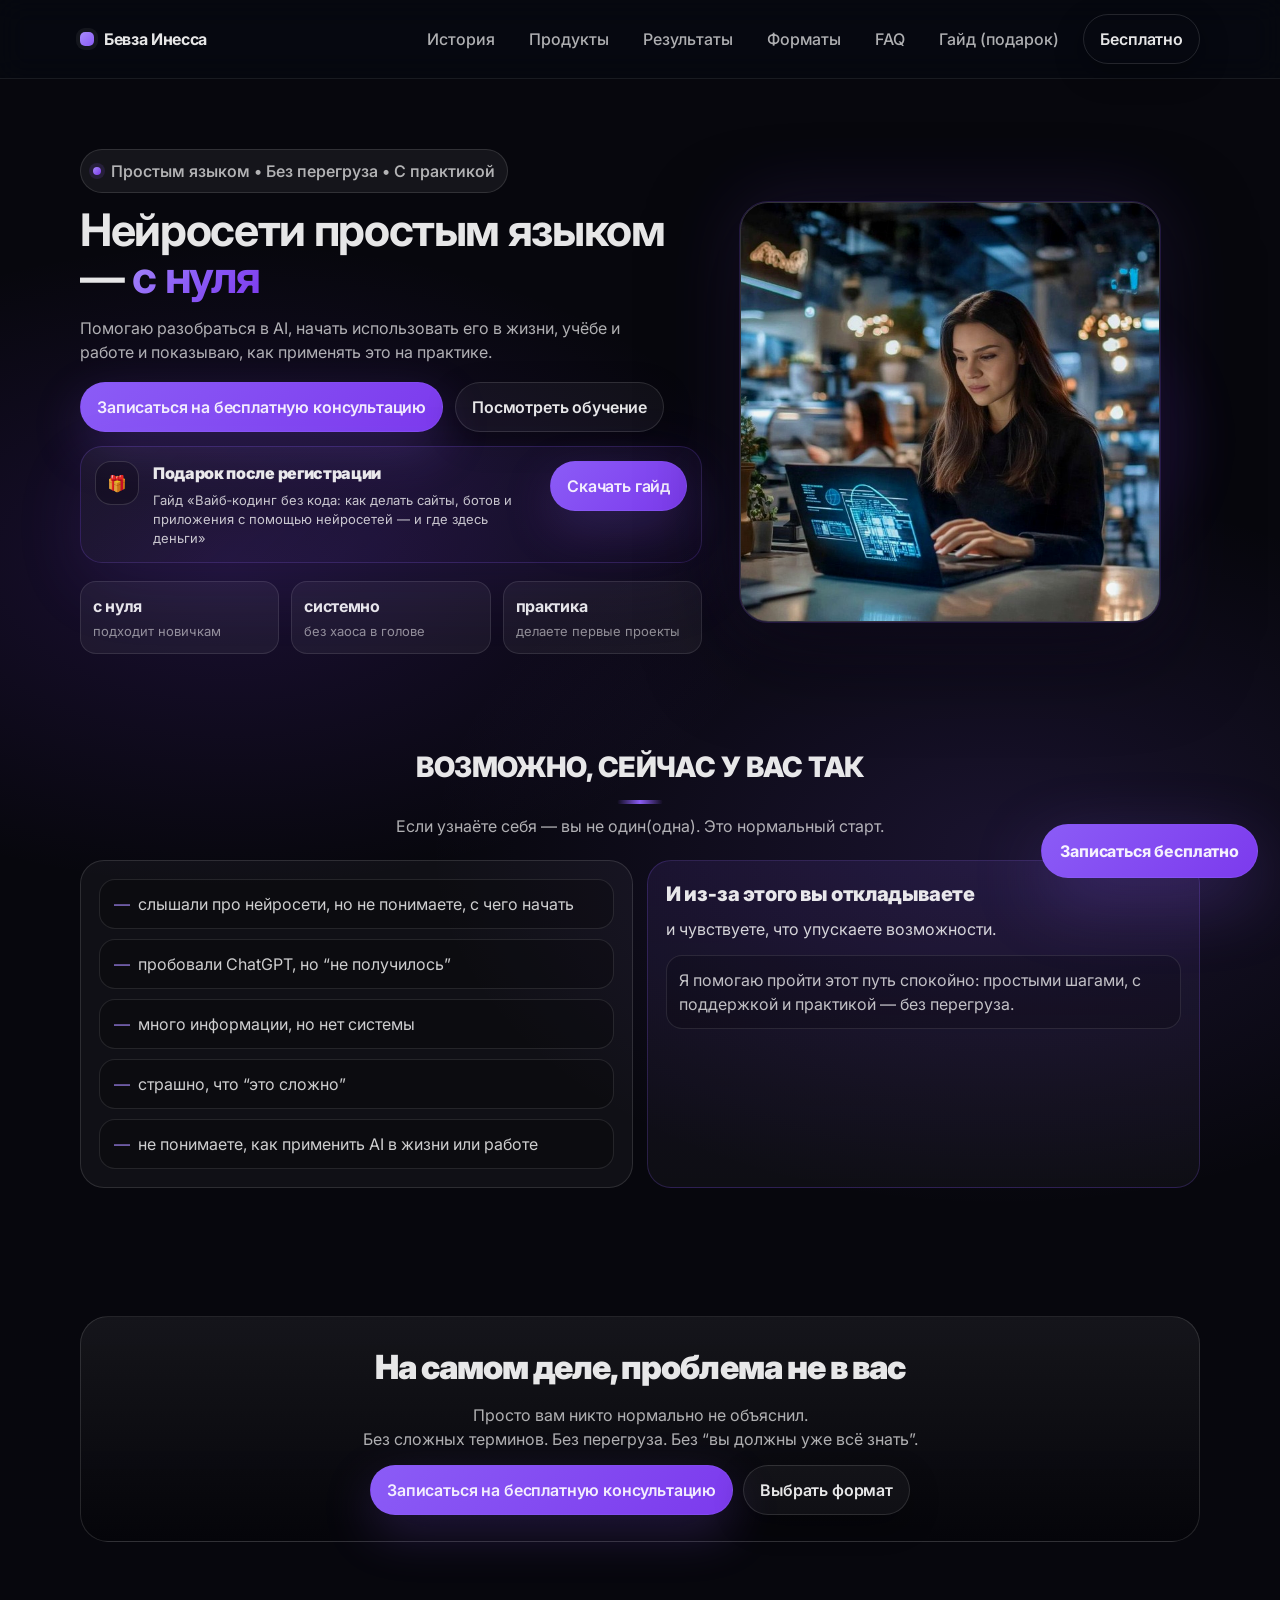
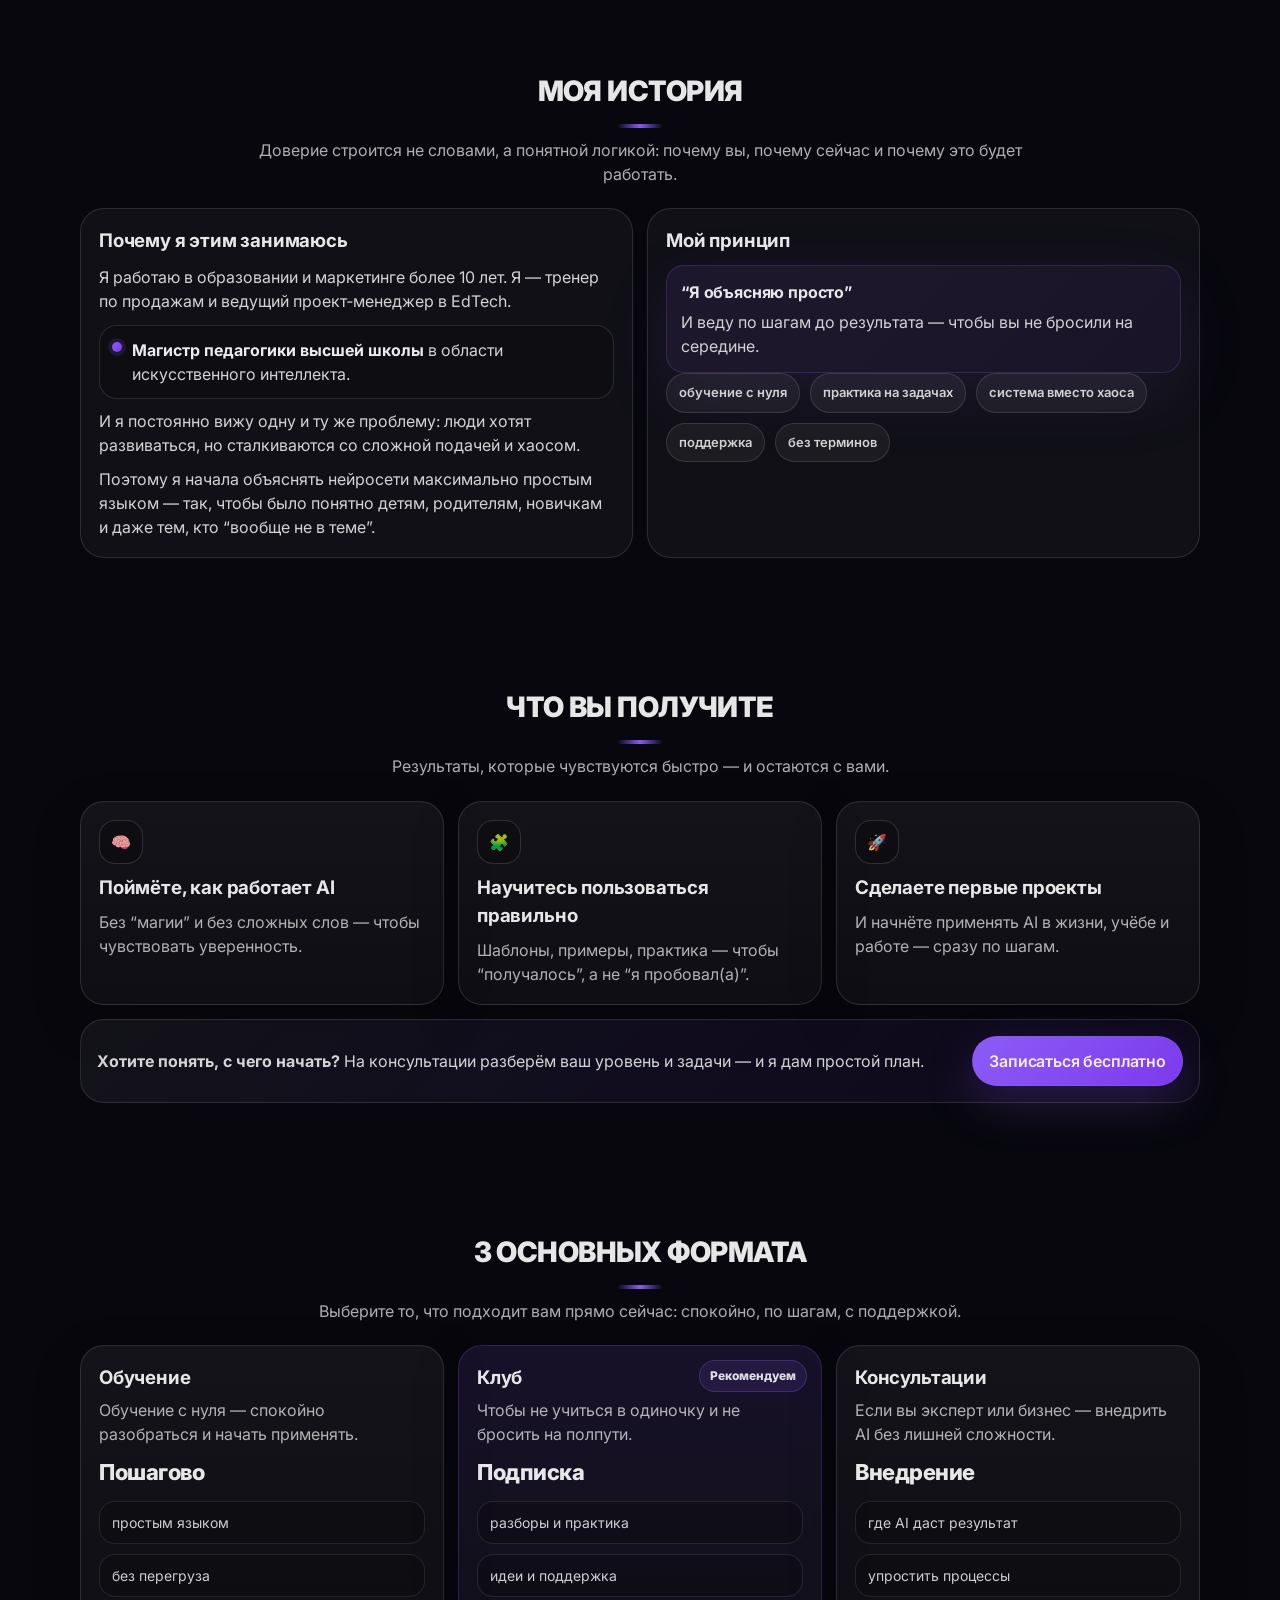
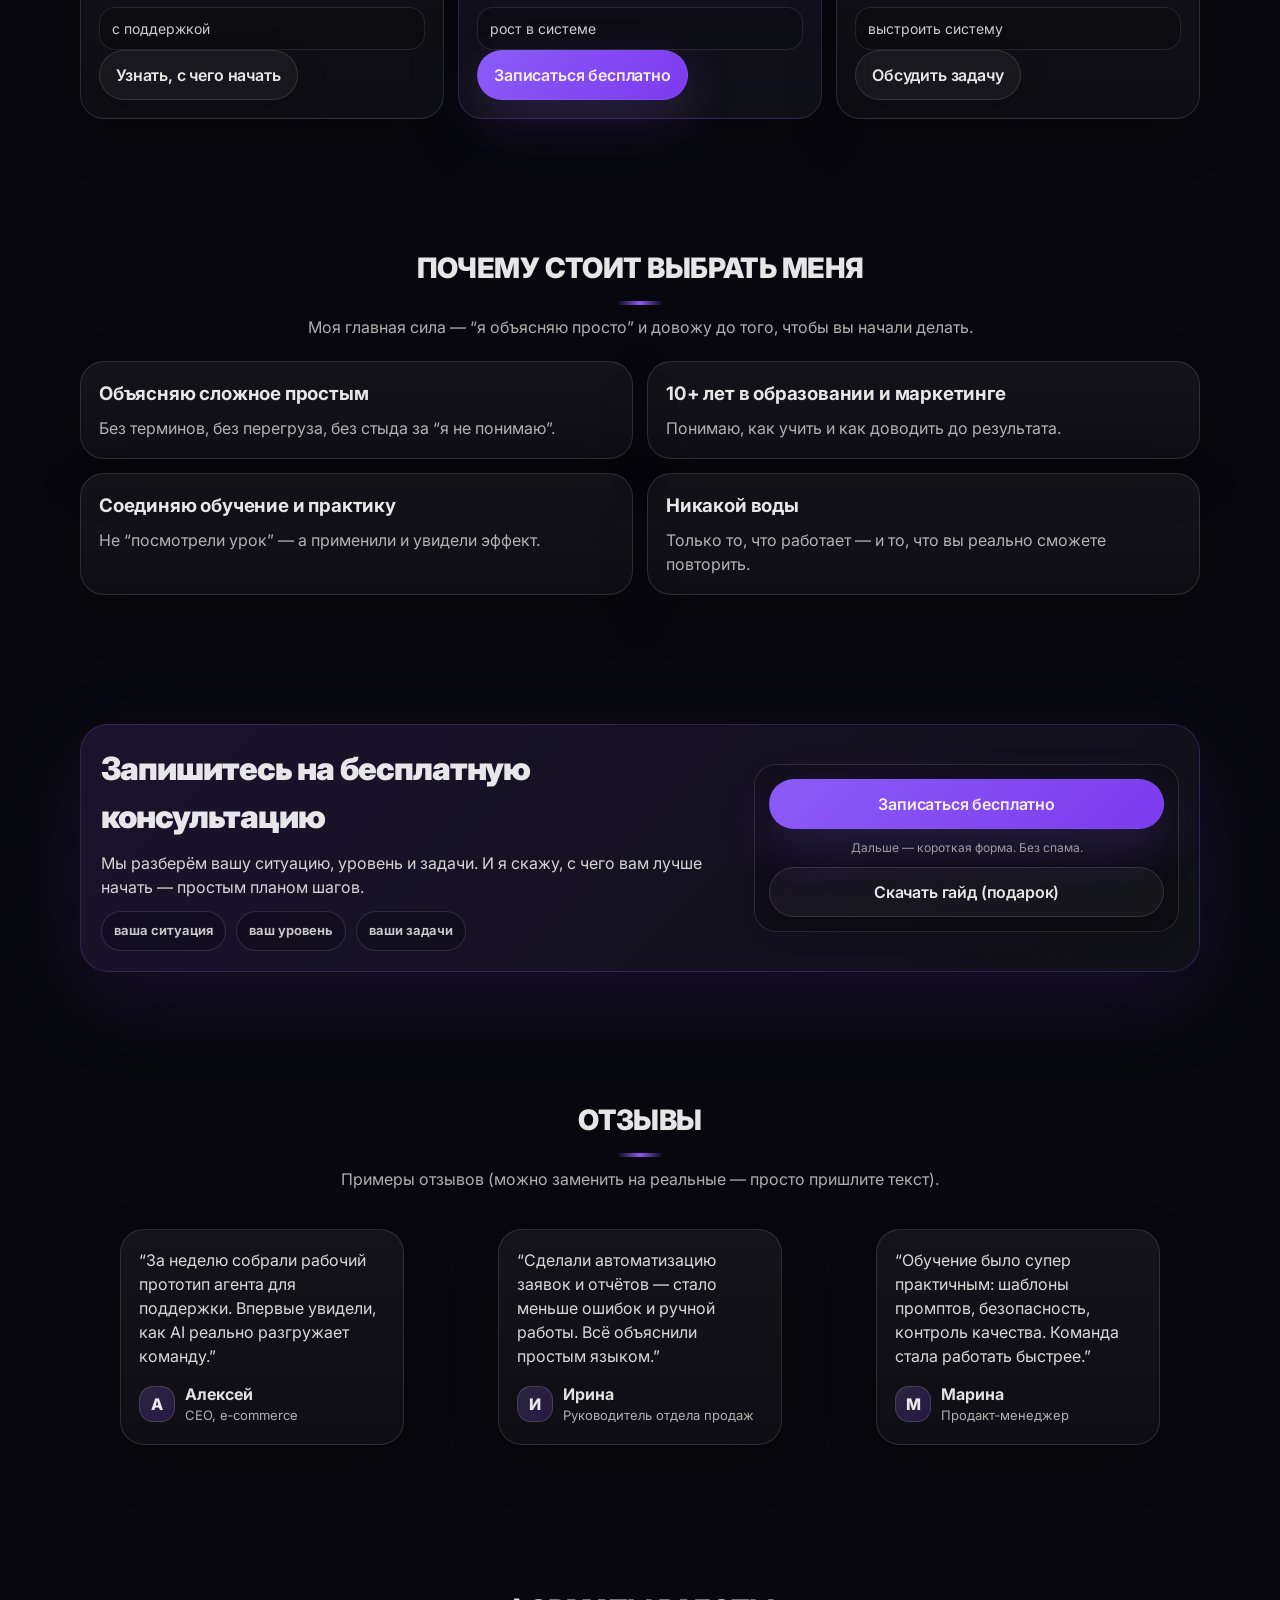
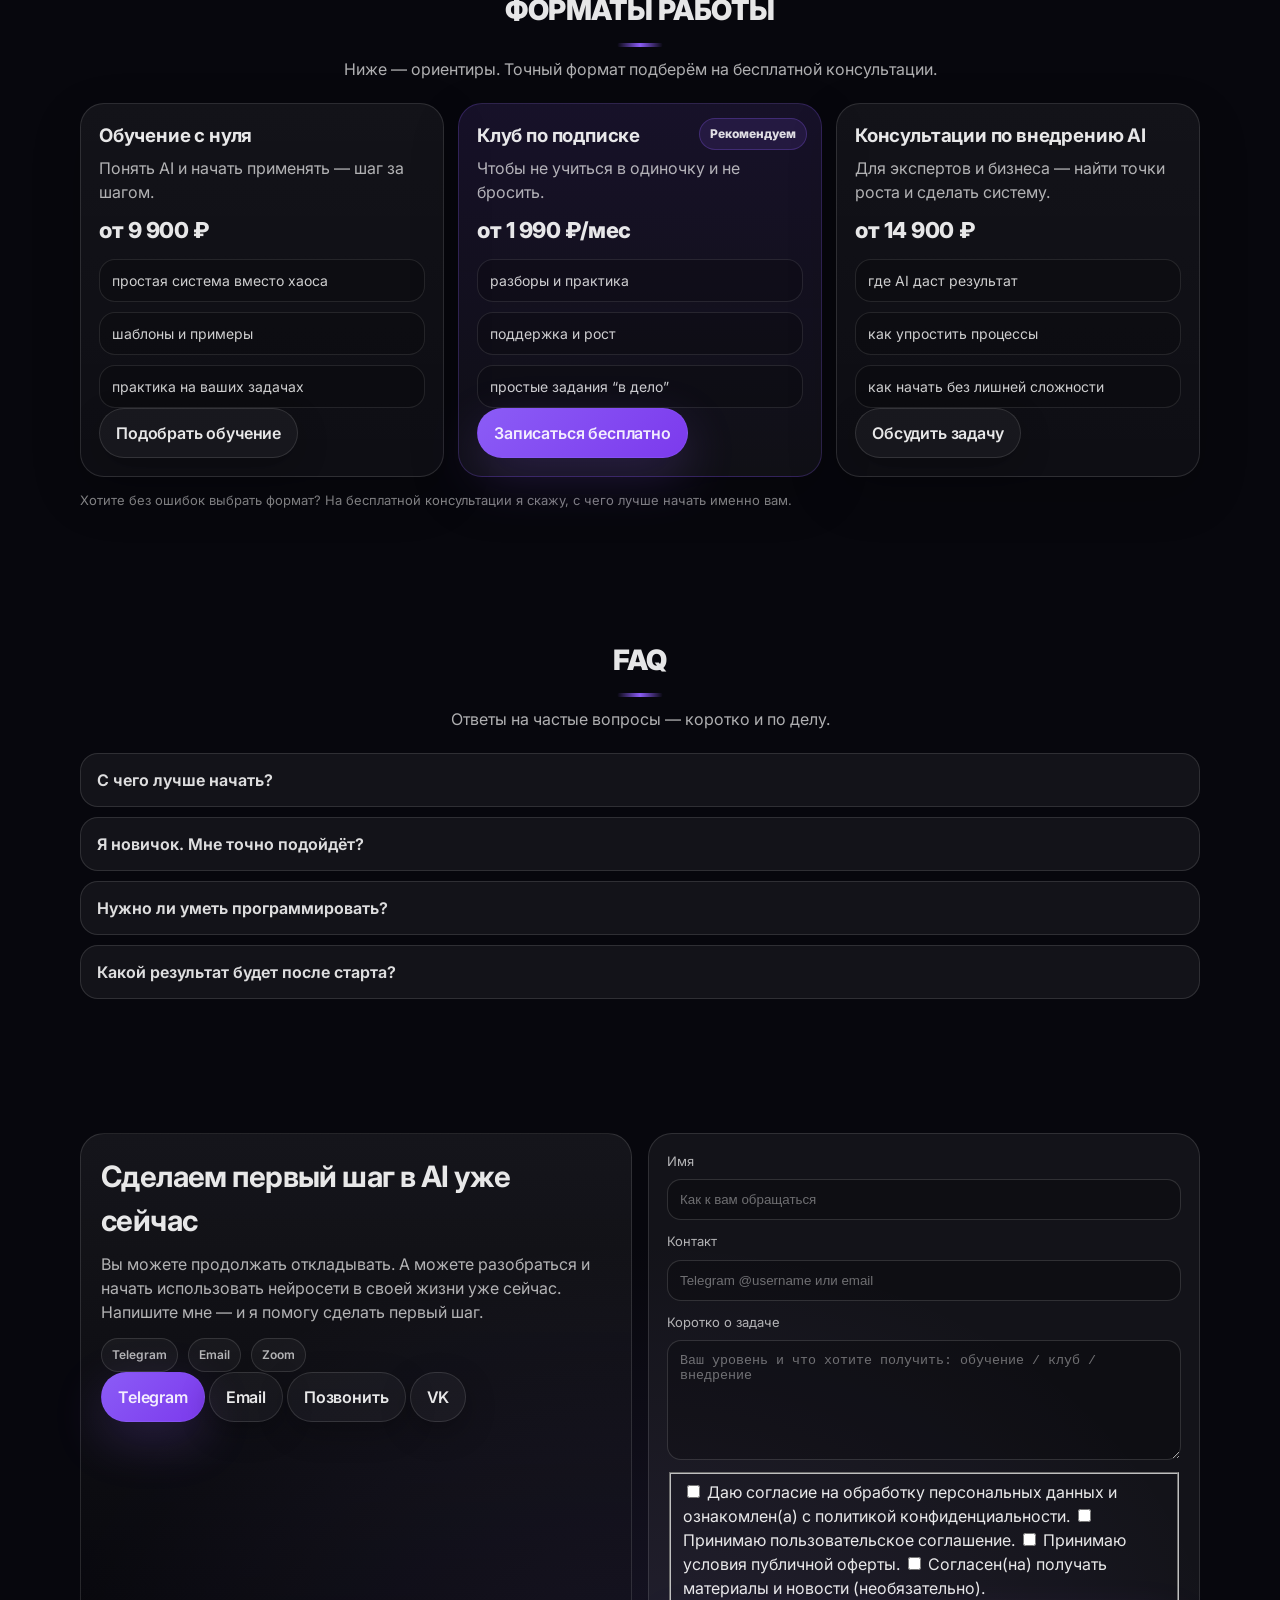
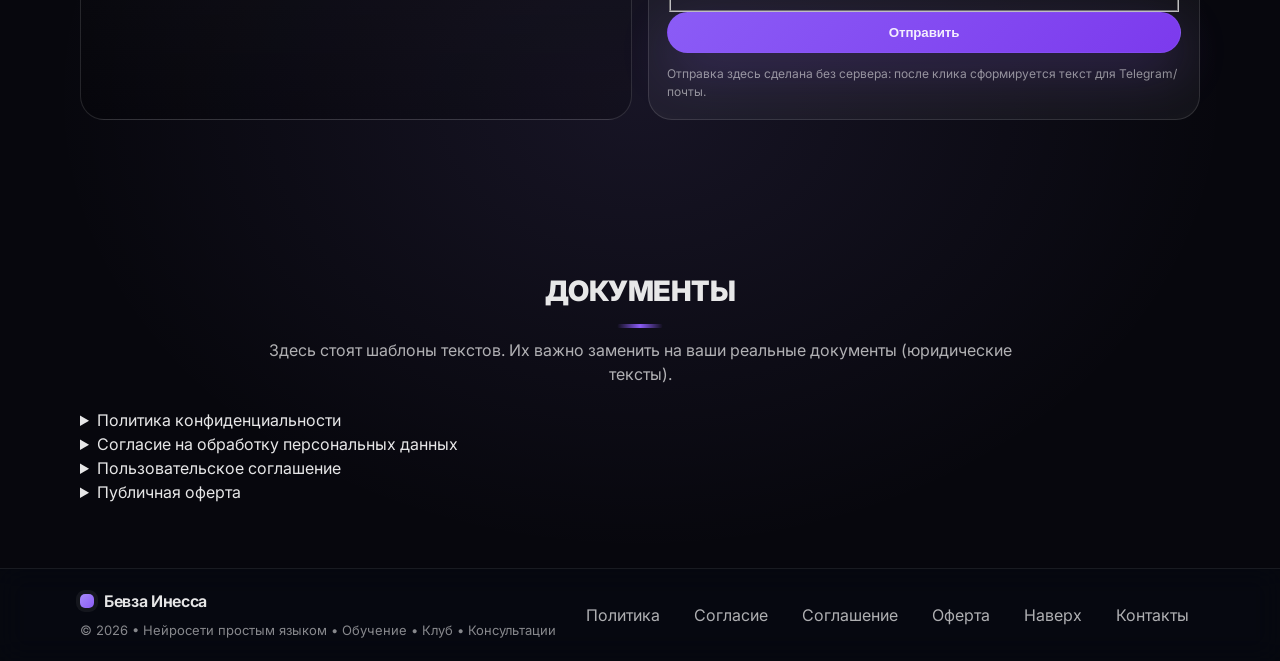
==== commit 11210c9f: "Update #contacts  index.html Готово: кнопки связи + политики/соглашения добавлены Что я добавила в " ====
--- a/index.html
+++ b/index.html
@@ -499,6 +499,12 @@
                 <span class="chip chip--muted">Email</span>
                 <span class="chip chip--muted">Zoom</span>
               </div>
+              <div class="contact__actions" aria-label="Кнопки связи">
+                <a class="button button--primary" href="https://t.me/" target="_blank" rel="noopener noreferrer">Telegram</a>
+                <a class="button button--soft" href="mailto:hello@example.com">Email</a>
+                <a class="button button--soft" href="tel:+70000000000">Позвонить</a>
+                <a class="button button--soft" href="https://vk.com/" target="_blank" rel="noopener noreferrer">VK</a>
+              </div>
             </div>
 
             <form class="form" data-contact-form>
@@ -514,6 +520,35 @@
                 <span class="field__label">Коротко о задаче</span>
                 <textarea class="field__input field__input--area" name="message" rows="4" placeholder="Ваш уровень и что хотите получить: обучение / клуб / внедрение" required></textarea>
               </label>
+
+              <fieldset class="checks" aria-label="Согласия">
+                <label class="check">
+                  <input class="check__box" type="checkbox" name="accept_privacy" required />
+                  <span class="check__text">
+                    Даю согласие на обработку персональных данных и ознакомлен(а) с
+                    <a class="inline-link" href="#privacy">политикой конфиденциальности</a>.
+                  </span>
+                </label>
+                <label class="check">
+                  <input class="check__box" type="checkbox" name="accept_terms" required />
+                  <span class="check__text">
+                    Принимаю
+                    <a class="inline-link" href="#terms">пользовательское соглашение</a>.
+                  </span>
+                </label>
+                <label class="check">
+                  <input class="check__box" type="checkbox" name="accept_offer" required />
+                  <span class="check__text">
+                    Принимаю условия
+                    <a class="inline-link" href="#offer">публичной оферты</a>.
+                  </span>
+                </label>
+                <label class="check">
+                  <input class="check__box" type="checkbox" name="accept_marketing" />
+                  <span class="check__text">Согласен(на) получать материалы и новости (необязательно).</span>
+                </label>
+              </fieldset>
+
               <button class="button button--primary button--full" type="submit">Отправить</button>
               <p class="form__hint">
                 Отправка здесь сделана без сервера: после клика сформируется текст для Telegram/почты.
@@ -523,6 +558,63 @@
           </div>
         </div>
       </section>
+
+      <!-- LEGAL -->
+      <section class="section" id="legal">
+        <div class="container">
+          <div class="section__head">
+            <h2 class="section__title">Документы</h2>
+            <p class="section__subtitle">
+              Здесь стоят шаблоны текстов. Их важно заменить на ваши реальные документы (юридические тексты).
+            </p>
+          </div>
+
+          <div class="legal">
+            <details class="legal__doc" id="privacy">
+              <summary class="legal__q">Политика конфиденциальности</summary>
+              <div class="legal__a">
+                <p class="legal__p">
+                  В этом разделе нужно описать, какие данные вы собираете (например: имя, контакт, сообщение), зачем, как
+                  храните, кому передаёте (если передаёте), и как человек может отозвать согласие.
+                </p>
+                <p class="legal__p">Замените этот текст на ваш реальный документ.</p>
+              </div>
+            </details>
+
+            <details class="legal__doc" id="consent">
+              <summary class="legal__q">Согласие на обработку персональных данных</summary>
+              <div class="legal__a">
+                <p class="legal__p">
+                  Здесь обычно пишут: кто оператор данных, какие данные, цель обработки, срок, способы обработки и как
+                  отозвать согласие.
+                </p>
+                <p class="legal__p">Замените этот текст на ваш реальный документ.</p>
+              </div>
+            </details>
+
+            <details class="legal__doc" id="terms">
+              <summary class="legal__q">Пользовательское соглашение</summary>
+              <div class="legal__a">
+                <p class="legal__p">
+                  Здесь обычно пишут правила использования сайта, ответственность сторон, порядок связи, ограничения и т.д.
+                </p>
+                <p class="legal__p">Замените этот текст на ваш реальный документ.</p>
+              </div>
+            </details>
+
+            <details class="legal__doc" id="offer">
+              <summary class="legal__q">Публичная оферта</summary>
+              <div class="legal__a">
+                <p class="legal__p">
+                  Если вы продаёте услуги/продукты, тут размещают условия: предмет, цена, оплата, возвраты, порядок оказания,
+                  контакты исполнителя и т.д.
+                </p>
+                <p class="legal__p">Замените этот текст на ваш реальный документ.</p>
+              </div>
+            </details>
+          </div>
+        </div>
+      </section>
     </main>
 
     <footer class="footer">
@@ -535,6 +627,10 @@
           <div class="footer__meta">© <span data-year></span> • Нейросети простым языком • Обучение • Клуб • Консультации</div>
         </div>
         <div class="footer__right">
+          <a class="footer__link" href="#privacy">Политика</a>
+          <a class="footer__link" href="#consent">Согласие</a>
+          <a class="footer__link" href="#terms">Соглашение</a>
+          <a class="footer__link" href="#offer">Оферта</a>
           <a class="footer__link" href="#top">Наверх</a>
           <a class="footer__link" href="#contacts">Контакты</a>
         </div>
